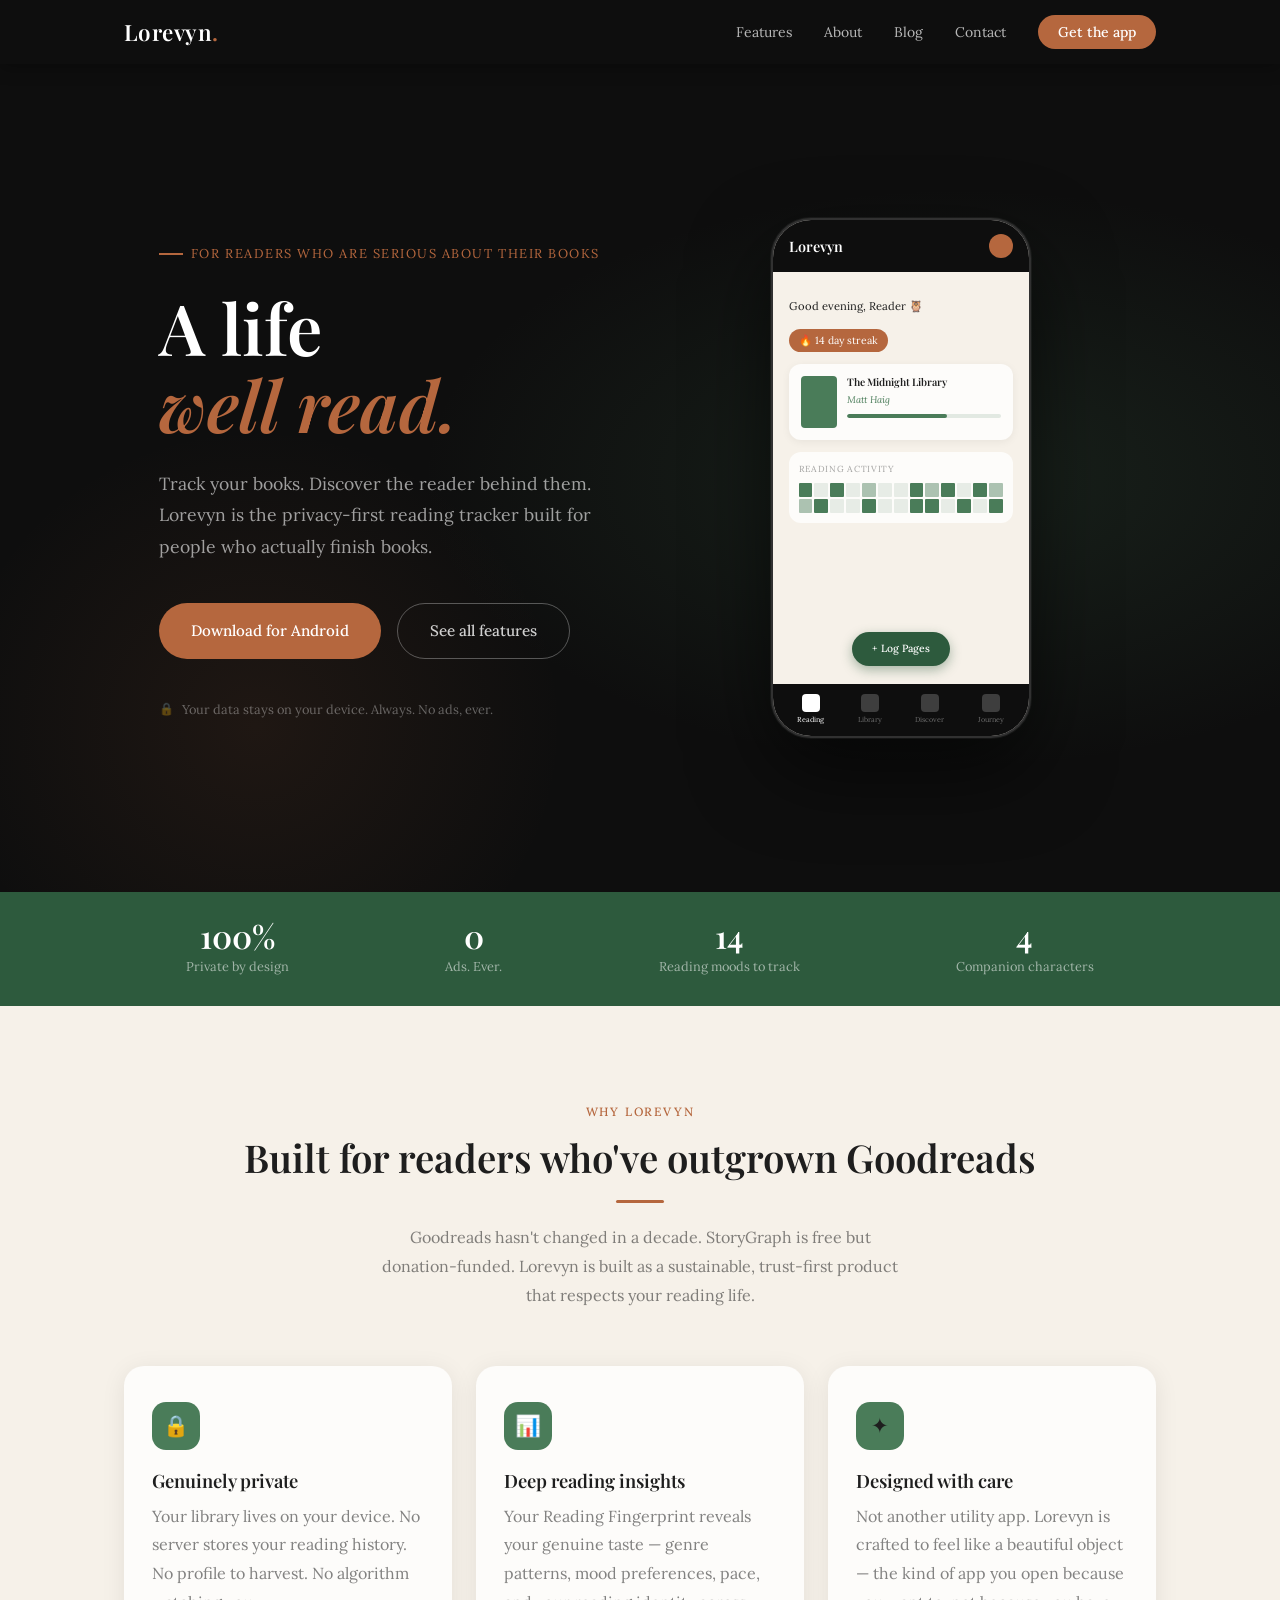
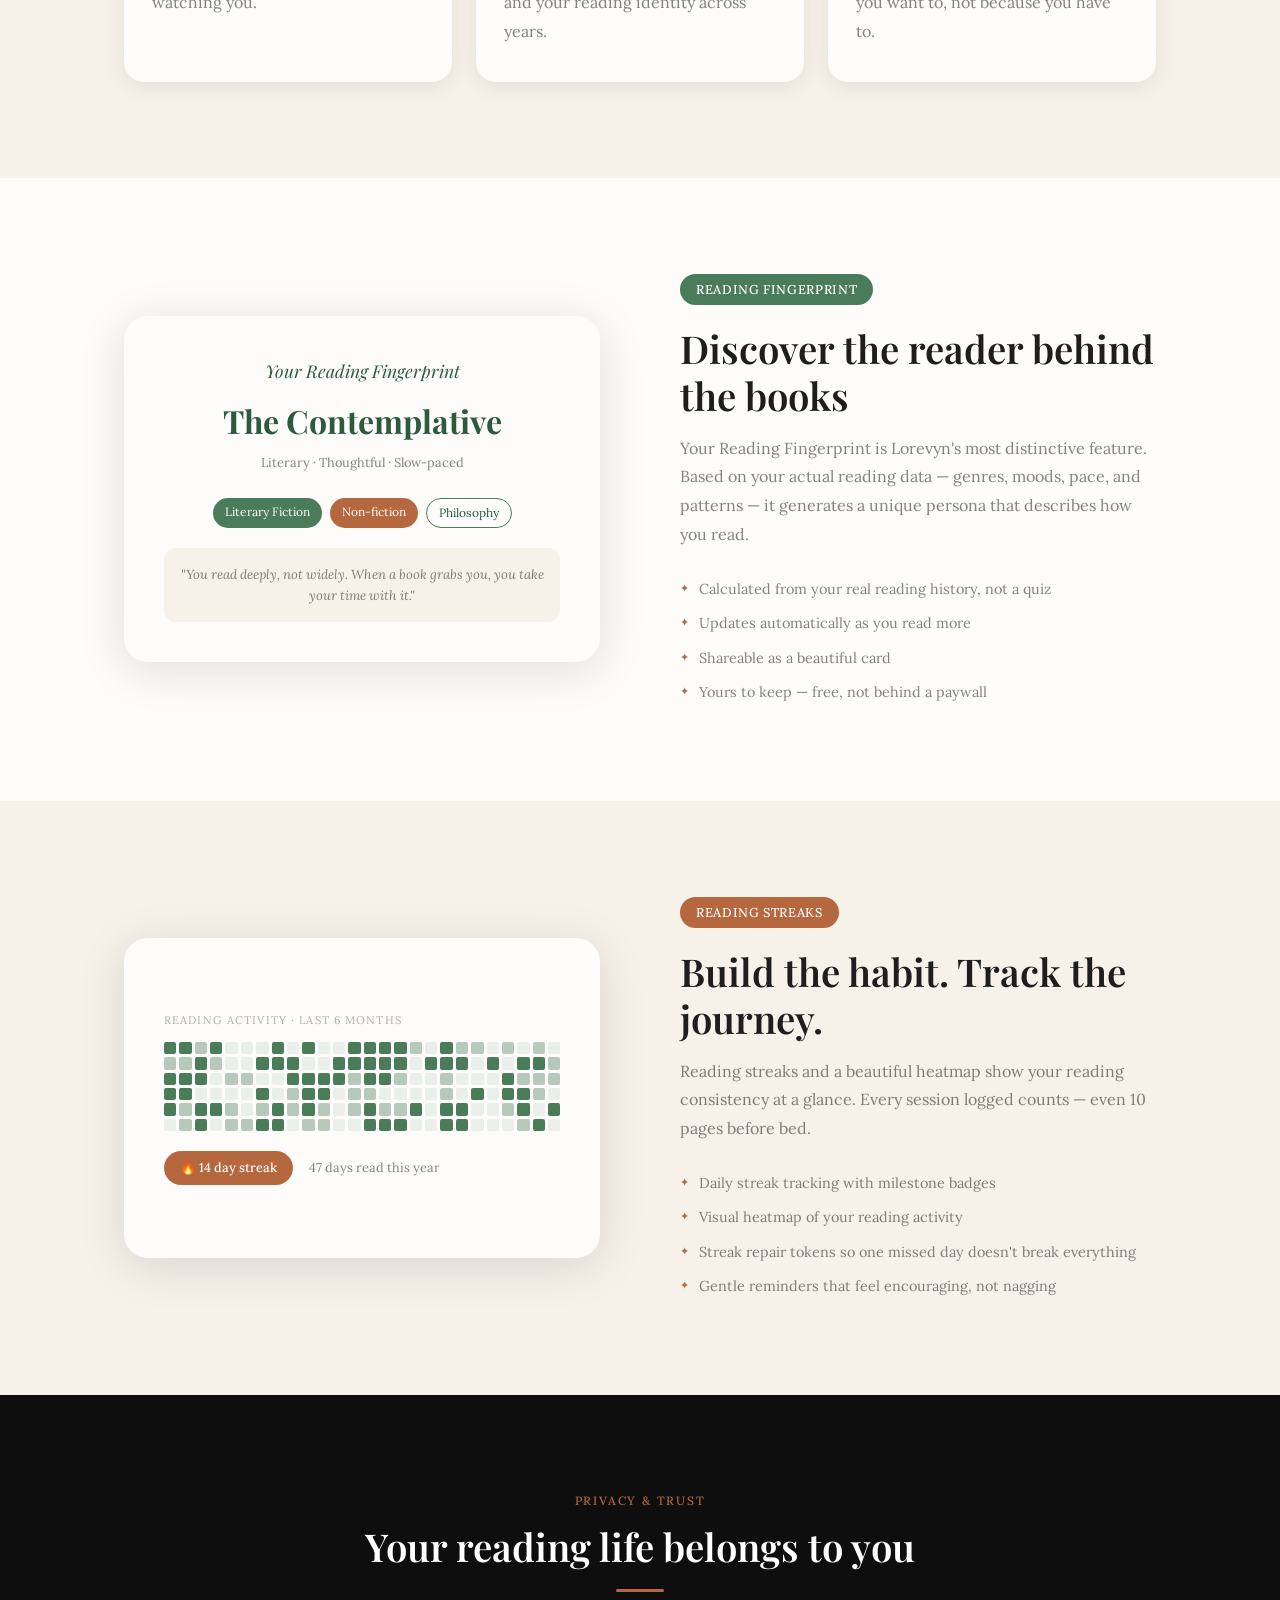
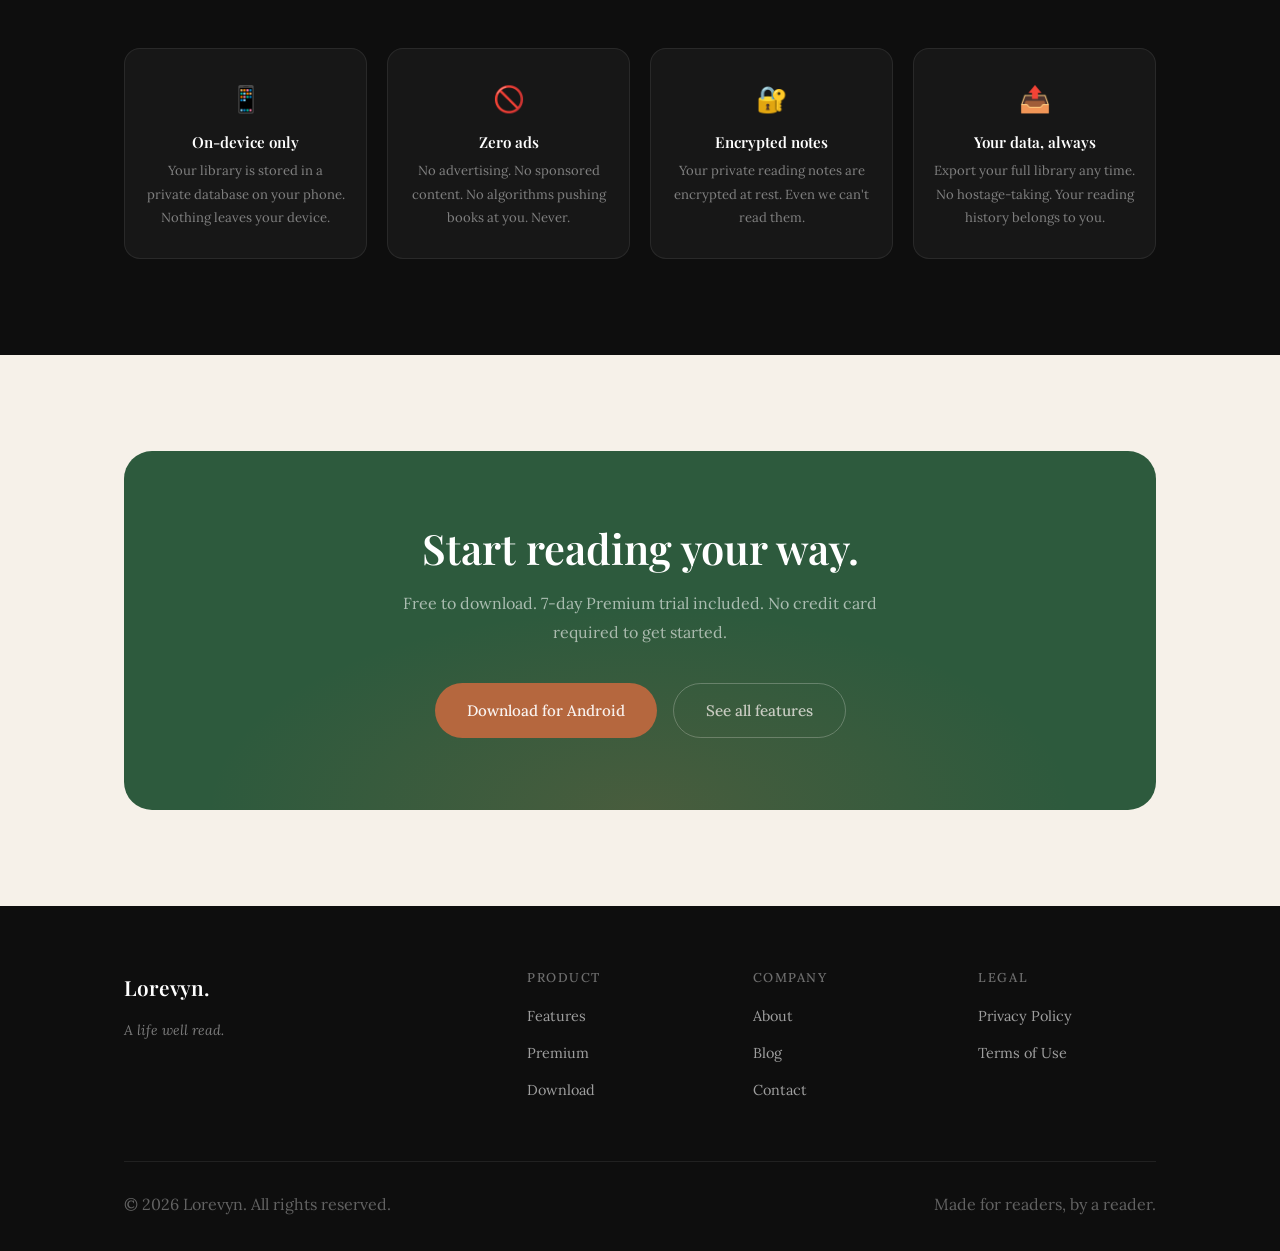
==== index.html @ 0acf7415 "Add files via upload" ====
<!DOCTYPE html>
<html lang="en">
<head>
  <meta charset="UTF-8">
  <meta name="viewport" content="width=device-width, initial-scale=1.0">
  <title>Lorevyn — A Life Well Read</title>
  <meta name="description" content="Track your books. Discover the reader behind them. Lorevyn is the privacy-first reading tracker for people who take their reading seriously.">
  <meta name="theme-color" content="#0E0E0E">
  <meta property="og:title" content="Lorevyn — A Life Well Read">
  <meta property="og:description" content="Track your books. Discover the reader behind them.">
  <meta property="og:url" content="https://lorevyn.app">
  <link rel="canonical" href="https://lorevyn.app">
  <link rel="stylesheet" href="style.css">
  <style>
    /* ── Hero ── */
    .hero {
      background: var(--black);
      min-height: 92vh;
      display: flex;
      align-items: center;
      position: relative;
      overflow: hidden;
    }
    .hero::before {
      content: '';
      position: absolute;
      inset: 0;
      background:
        radial-gradient(ellipse 60% 50% at 75% 50%, rgba(74,124,89,0.18) 0%, transparent 70%),
        radial-gradient(ellipse 40% 60% at 20% 80%, rgba(181,103,62,0.10) 0%, transparent 60%);
      pointer-events: none;
    }
    .hero__inner {
      max-width: 1080px;
      margin: 0 auto;
      padding: 80px 24px;
      display: grid;
      grid-template-columns: 1fr 1fr;
      gap: 80px;
      align-items: center;
    }
    .hero__eyebrow {
      display: inline-flex;
      align-items: center;
      gap: 8px;
      color: var(--terracotta);
      font-size: 0.8rem;
      letter-spacing: 0.12em;
      text-transform: uppercase;
      font-family: 'Lora', serif;
      margin-bottom: 24px;
    }
    .hero__eyebrow::before {
      content: '';
      width: 24px;
      height: 1.5px;
      background: var(--terracotta);
    }
    .hero h1 {
      color: #fff;
      font-size: clamp(2.8rem, 6vw, 4.4rem);
      margin-bottom: 24px;
      line-height: 1.1;
    }
    .hero h1 em {
      font-style: italic;
      color: var(--terracotta);
    }
    .hero__sub {
      color: rgba(255,255,255,0.60);
      font-size: 1.1rem;
      margin-bottom: 40px;
      max-width: 440px;
    }
    .hero__actions {
      display: flex;
      gap: 16px;
      flex-wrap: wrap;
    }
    .hero__trust {
      margin-top: 40px;
      display: flex;
      align-items: center;
      gap: 8px;
      color: rgba(255,255,255,0.35);
      font-size: 0.8rem;
    }
    .hero__trust::before {
      content: '🔒';
      font-size: 0.75rem;
    }
    /* Phone mockup */
    .hero__visual {
      display: flex;
      justify-content: center;
      align-items: center;
    }
    .phone-mockup {
      width: 260px;
      height: 520px;
      background: #1A1A1A;
      border-radius: 40px;
      border: 2px solid rgba(255,255,255,0.10);
      box-shadow:
        0 0 0 1px rgba(255,255,255,0.05),
        0 32px 80px rgba(0,0,0,0.60),
        inset 0 0 0 1px rgba(255,255,255,0.04);
      overflow: hidden;
      position: relative;
      animation: float 6s ease-in-out infinite;
    }
    @keyframes float {
      0%, 100% { transform: translateY(0); }
      50%       { transform: translateY(-12px); }
    }
    .phone-screen {
      background: #F6F1E9;
      height: 100%;
      padding: 20px 16px;
      display: flex;
      flex-direction: column;
      gap: 12px;
    }
    .phone-header {
      background: #0E0E0E;
      margin: -20px -16px 0;
      padding: 14px 16px;
      display: flex;
      justify-content: space-between;
      align-items: center;
    }
    .phone-header-title {
      font-family: 'Playfair Display', serif;
      color: #fff;
      font-size: 0.9rem;
      font-weight: 600;
    }
    .phone-avatar {
      width: 24px;
      height: 24px;
      border-radius: 50%;
      background: var(--terracotta);
    }
    .phone-greeting {
      font-family: 'Lora', serif;
      font-size: 0.7rem;
      color: #1E1E1E;
      margin-top: 12px;
    }
    .phone-streak {
      display: inline-flex;
      align-items: center;
      gap: 4px;
      background: var(--terracotta);
      color: #fff;
      border-radius: 999px;
      padding: 3px 10px;
      font-size: 0.65rem;
      font-family: 'Lora', serif;
      width: fit-content;
    }
    .phone-book-card {
      background: #FDFCFA;
      border-radius: 12px;
      padding: 12px;
      display: flex;
      gap: 10px;
      box-shadow: 0 2px 8px rgba(0,0,0,0.06);
    }
    .phone-cover {
      width: 36px;
      height: 52px;
      border-radius: 4px;
      background: var(--sage);
      flex-shrink: 0;
    }
    .phone-book-info { flex: 1; }
    .phone-book-title {
      font-family: 'Playfair Display', serif;
      font-size: 0.65rem;
      font-weight: 600;
      color: #1E1E1E;
      line-height: 1.3;
    }
    .phone-book-author {
      font-size: 0.6rem;
      color: var(--sage);
      font-style: italic;
      margin: 2px 0;
    }
    .phone-progress-bar {
      height: 4px;
      background: rgba(74,124,89,0.15);
      border-radius: 2px;
      margin-top: 6px;
      overflow: hidden;
    }
    .phone-progress-fill {
      height: 100%;
      background: var(--sage);
      border-radius: 2px;
      width: 65%;
    }
    .phone-heatmap {
      background: #FDFCFA;
      border-radius: 12px;
      padding: 10px;
    }
    .phone-heatmap-label {
      font-size: 0.55rem;
      letter-spacing: 0.08em;
      text-transform: uppercase;
      color: rgba(30,30,30,0.40);
      margin-bottom: 6px;
      font-family: 'Lora', serif;
    }
    .phone-heatmap-grid {
      display: grid;
      grid-template-columns: repeat(13, 1fr);
      gap: 2px;
    }
    .phone-heatmap-cell {
      aspect-ratio: 1;
      border-radius: 1px;
      background: rgba(74,124,89,0.12);
    }
    .phone-heatmap-cell.active { background: var(--sage); }
    .phone-heatmap-cell.mid { background: rgba(74,124,89,0.45); }
    .phone-fab {
      position: absolute;
      bottom: 70px;
      left: 50%;
      transform: translateX(-50%);
      background: var(--sage-dark);
      color: #fff;
      border-radius: 999px;
      padding: 8px 20px;
      font-size: 0.65rem;
      font-family: 'Lora', serif;
      font-weight: 500;
      box-shadow: 0 4px 12px rgba(45,90,61,0.40);
    }
    .phone-nav {
      position: absolute;
      bottom: 0;
      left: 0;
      right: 0;
      background: #0E0E0E;
      height: 52px;
      display: flex;
      justify-content: space-around;
      align-items: center;
      padding: 0 8px;
    }
    .phone-nav-item {
      display: flex;
      flex-direction: column;
      align-items: center;
      gap: 2px;
    }
    .phone-nav-icon {
      width: 18px;
      height: 18px;
      border-radius: 4px;
      background: rgba(255,255,255,0.20);
    }
    .phone-nav-icon.active { background: #fff; }
    .phone-nav-label {
      font-size: 0.45rem;
      color: rgba(255,255,255,0.40);
      font-family: 'Lora', serif;
    }
    .phone-nav-label.active { color: #fff; }

    /* ── Stats bar ── */
    .stats-bar {
      background: var(--sage-dark);
      padding: 28px 0;
    }
    .stats-bar__inner {
      max-width: 1080px;
      margin: 0 auto;
      padding: 0 24px;
      display: flex;
      justify-content: space-around;
      gap: 32px;
      flex-wrap: wrap;
    }
    .stat { text-align: center; }
    .stat__number {
      font-family: 'Playfair Display', serif;
      font-size: 2rem;
      font-weight: 600;
      color: #fff;
      line-height: 1;
    }
    .stat__label {
      font-size: 0.8rem;
      color: rgba(255,255,255,0.55);
      margin-top: 4px;
    }

    /* ── Why Lorevyn ── */
    .why-grid {
      display: grid;
      grid-template-columns: repeat(3, 1fr);
      gap: 24px;
    }
    .why-card {
      background: var(--cream-card);
      border-radius: 20px;
      padding: 36px 28px;
      box-shadow: var(--shadow);
      transition: transform 0.2s, box-shadow 0.2s;
    }
    .why-card:hover {
      transform: translateY(-4px);
      box-shadow: var(--shadow-lg);
    }
    .why-icon {
      width: 48px;
      height: 48px;
      border-radius: 14px;
      background: var(--sage);
      display: flex;
      align-items: center;
      justify-content: center;
      font-size: 1.3rem;
      margin-bottom: 20px;
    }
    .why-card h3 {
      font-size: 1.15rem;
      margin-bottom: 10px;
    }

    /* ── Feature highlight ── */
    .feature-row {
      display: grid;
      grid-template-columns: 1fr 1fr;
      gap: 80px;
      align-items: center;
    }
    .feature-row--reverse { direction: rtl; }
    .feature-row--reverse > * { direction: ltr; }
    .feature-visual {
      background: var(--cream-card);
      border-radius: 24px;
      padding: 40px;
      box-shadow: var(--shadow-lg);
      min-height: 320px;
      display: flex;
      align-items: center;
      justify-content: center;
    }
    .feature-content .pill { margin-bottom: 20px; }
    .feature-content h2 { margin-bottom: 16px; }
    .feature-content p  { margin-bottom: 28px; }
    .feature-list {
      list-style: none;
      display: flex;
      flex-direction: column;
      gap: 10px;
    }
    .feature-list li {
      display: flex;
      align-items: flex-start;
      gap: 10px;
      font-size: 0.9rem;
      color: var(--text-muted);
    }
    .feature-list li::before {
      content: '✦';
      color: var(--terracotta);
      flex-shrink: 0;
      margin-top: 2px;
      font-size: 0.7rem;
    }

    /* ── Trust section ── */
    .trust-grid {
      display: grid;
      grid-template-columns: repeat(4, 1fr);
      gap: 20px;
    }
    .trust-item {
      background: var(--cream-card);
      border-radius: 16px;
      padding: 28px 20px;
      text-align: center;
      box-shadow: var(--shadow);
    }
    .trust-item__icon {
      font-size: 1.6rem;
      margin-bottom: 12px;
    }
    .trust-item h3 {
      font-size: 0.95rem;
      margin-bottom: 8px;
    }
    .trust-item p { font-size: 0.82rem; }

    /* ── CTA banner ── */
    .cta-banner {
      background: var(--sage-dark);
      border-radius: 28px;
      padding: 72px 48px;
      text-align: center;
      position: relative;
      overflow: hidden;
    }
    .cta-banner::before {
      content: '';
      position: absolute;
      inset: 0;
      background: radial-gradient(ellipse 60% 80% at 50% 100%, rgba(181,103,62,0.20) 0%, transparent 70%);
      pointer-events: none;
    }
    .cta-banner h2 { color: #fff; margin-bottom: 16px; font-size: clamp(1.8rem, 4vw, 2.6rem); }
    .cta-banner p  { color: rgba(255,255,255,0.60); margin-bottom: 36px; max-width: 480px; margin-left: auto; margin-right: auto; }
    .cta-banner__actions { display: flex; gap: 16px; justify-content: center; flex-wrap: wrap; }

    /* Responsive */
    @media (max-width: 900px) {
      .hero__inner { grid-template-columns: 1fr; text-align: center; gap: 48px; }
      .hero__sub, .hero__trust { margin-left: auto; margin-right: auto; }
      .hero__actions { justify-content: center; }
      .hero__visual { order: -1; }
      .why-grid { grid-template-columns: 1fr; }
      .trust-grid { grid-template-columns: 1fr 1fr; }
      .feature-row { grid-template-columns: 1fr; gap: 40px; }
      .feature-row--reverse { direction: ltr; }
      .cta-banner { padding: 48px 24px; }
    }
    @media (max-width: 480px) {
      .trust-grid { grid-template-columns: 1fr; }
      .stats-bar__inner { gap: 24px; }
    }
  </style>
</head>
<body>

<!-- ── Navigation ─────────────────────────────────────────────────────────── -->
<nav class="nav" role="navigation" aria-label="Main navigation">
  <div class="nav__inner">
    <a href="index.html" class="nav__wordmark">Lorevyn<span>.</span></a>
    <ul class="nav__links" id="navLinks">
      <li><a href="features.html">Features</a></li>
      <li><a href="about.html">About</a></li>
      <li><a href="blog.html">Blog</a></li>
      <li><a href="contact.html">Contact</a></li>
      <li><a href="#" class="nav__cta">Get the app</a></li>
    </ul>
    <button class="nav__hamburger" id="hamburger" aria-label="Toggle menu" aria-expanded="false">
      <span></span><span></span><span></span>
    </button>
  </div>
</nav>

<!-- ── Hero ───────────────────────────────────────────────────────────────── -->
<section class="hero" aria-label="Hero">
  <div class="hero__inner">
    <div class="hero__text">
      <div class="hero__eyebrow fade-up">For readers who are serious about their books</div>
      <h1 class="fade-up fade-up--delay-1">A life<br><em>well read.</em></h1>
      <p class="hero__sub fade-up fade-up--delay-2">
        Track your books. Discover the reader behind them. Lorevyn is the privacy-first reading tracker built for people who actually finish books.
      </p>
      <div class="hero__actions fade-up fade-up--delay-3">
        <a href="#" class="btn btn--primary">Download for Android</a>
        <a href="features.html" class="btn btn--ghost">See all features</a>
      </div>
      <div class="hero__trust fade-up fade-up--delay-4">
        Your data stays on your device. Always. No ads, ever.
      </div>
    </div>
    <div class="hero__visual fade-up fade-up--delay-2">
      <div class="phone-mockup">
        <div class="phone-screen">
          <div class="phone-header">
            <span class="phone-header-title">Lorevyn</span>
            <div class="phone-avatar"></div>
          </div>
          <p class="phone-greeting">Good evening, Reader 🦉</p>
          <div class="phone-streak">🔥 14 day streak</div>
          <div class="phone-book-card">
            <div class="phone-cover"></div>
            <div class="phone-book-info">
              <div class="phone-book-title">The Midnight Library</div>
              <div class="phone-book-author">Matt Haig</div>
              <div class="phone-progress-bar">
                <div class="phone-progress-fill"></div>
              </div>
            </div>
          </div>
          <div class="phone-heatmap">
            <div class="phone-heatmap-label">Reading Activity</div>
            <div class="phone-heatmap-grid" id="heatmap"></div>
          </div>
        </div>
        <div class="phone-fab">+ Log Pages</div>
        <div class="phone-nav">
          <div class="phone-nav-item">
            <div class="phone-nav-icon active"></div>
            <div class="phone-nav-label active">Reading</div>
          </div>
          <div class="phone-nav-item">
            <div class="phone-nav-icon"></div>
            <div class="phone-nav-label">Library</div>
          </div>
          <div class="phone-nav-item">
            <div class="phone-nav-icon"></div>
            <div class="phone-nav-label">Discover</div>
          </div>
          <div class="phone-nav-item">
            <div class="phone-nav-icon"></div>
            <div class="phone-nav-label">Journey</div>
          </div>
        </div>
      </div>
    </div>
  </div>
</section>

<!-- ── Stats bar ───────────────────────────────────────────────────────────── -->
<div class="stats-bar">
  <div class="stats-bar__inner">
    <div class="stat">
      <div class="stat__number">100%</div>
      <div class="stat__label">Private by design</div>
    </div>
    <div class="stat">
      <div class="stat__number">0</div>
      <div class="stat__label">Ads. Ever.</div>
    </div>
    <div class="stat">
      <div class="stat__number">14</div>
      <div class="stat__label">Reading moods to track</div>
    </div>
    <div class="stat">
      <div class="stat__number">4</div>
      <div class="stat__label">Companion characters</div>
    </div>
  </div>
</div>

<!-- ── Why Lorevyn ─────────────────────────────────────────────────────────── -->
<section class="section" aria-label="Why Lorevyn">
  <div class="container">
    <div class="section-header section-header--center">
      <div class="section-label">Why Lorevyn</div>
      <h2>Built for readers who've outgrown Goodreads</h2>
      <div class="divider divider--center"></div>
      <p style="max-width:520px; margin: 0 auto;">Goodreads hasn't changed in a decade. StoryGraph is free but donation-funded. Lorevyn is built as a sustainable, trust-first product that respects your reading life.</p>
    </div>
    <div class="why-grid">
      <div class="why-card">
        <div class="why-icon">🔒</div>
        <h3>Genuinely private</h3>
        <p>Your library lives on your device. No server stores your reading history. No profile to harvest. No algorithm watching you.</p>
      </div>
      <div class="why-card">
        <div class="why-icon">📊</div>
        <h3>Deep reading insights</h3>
        <p>Your Reading Fingerprint reveals your genuine taste — genre patterns, mood preferences, pace, and your reading identity across years.</p>
      </div>
      <div class="why-card">
        <div class="why-icon">✦</div>
        <h3>Designed with care</h3>
        <p>Not another utility app. Lorevyn is crafted to feel like a beautiful object — the kind of app you open because you want to, not because you have to.</p>
      </div>
    </div>
  </div>
</section>

<!-- ── Feature: Reading Fingerprint ──────────────────────────────────────── -->
<section class="section" style="background: var(--cream-card);" aria-label="Reading Fingerprint feature">
  <div class="container">
    <div class="feature-row">
      <div class="feature-visual">
        <div style="text-align:center;">
          <div style="font-family:'Playfair Display',serif; font-size:1.1rem; color:var(--sage-dark); margin-bottom:8px; font-style:italic;">Your Reading Fingerprint</div>
          <div style="font-family:'Playfair Display',serif; font-size:2rem; font-weight:700; color:var(--sage-dark); margin-bottom:4px;">The Contemplative</div>
          <div style="font-size:0.8rem; color:var(--text-muted); margin-bottom:24px;">Literary · Thoughtful · Slow-paced</div>
          <div style="display:flex; gap:8px; justify-content:center; flex-wrap:wrap; margin-bottom:20px;">
            <span style="background:var(--sage); color:#fff; padding:4px 12px; border-radius:999px; font-size:0.75rem;">Literary Fiction</span>
            <span style="background:var(--terracotta); color:#fff; padding:4px 12px; border-radius:999px; font-size:0.75rem;">Non-fiction</span>
            <span style="border:1.5px solid var(--sage); color:var(--sage-dark); padding:4px 12px; border-radius:999px; font-size:0.75rem;">Philosophy</span>
          </div>
          <div style="background:var(--cream); border-radius:12px; padding:16px; font-size:0.82rem; color:var(--text-muted); font-style:italic; line-height:1.6;">
            "You read deeply, not widely. When a book grabs you, you take your time with it."
          </div>
        </div>
      </div>
      <div class="feature-content">
        <span class="pill pill--sage">Reading Fingerprint</span>
        <h2>Discover the reader behind the books</h2>
        <p>Your Reading Fingerprint is Lorevyn's most distinctive feature. Based on your actual reading data — genres, moods, pace, and patterns — it generates a unique persona that describes how you read.</p>
        <ul class="feature-list">
          <li>Calculated from your real reading history, not a quiz</li>
          <li>Updates automatically as you read more</li>
          <li>Shareable as a beautiful card</li>
          <li>Yours to keep — free, not behind a paywall</li>
        </ul>
      </div>
    </div>
  </div>
</section>

<!-- ── Feature: Streak & Heatmap ─────────────────────────────────────────── -->
<section class="section" aria-label="Streak feature">
  <div class="container">
    <div class="feature-row feature-row--reverse">
      <div class="feature-content">
        <span class="pill pill--terracotta">Reading Streaks</span>
        <h2>Build the habit. Track the journey.</h2>
        <p>Reading streaks and a beautiful heatmap show your reading consistency at a glance. Every session logged counts — even 10 pages before bed.</p>
        <ul class="feature-list">
          <li>Daily streak tracking with milestone badges</li>
          <li>Visual heatmap of your reading activity</li>
          <li>Streak repair tokens so one missed day doesn't break everything</li>
          <li>Gentle reminders that feel encouraging, not nagging</li>
        </ul>
      </div>
      <div class="feature-visual">
        <div style="width:100%;">
          <div style="font-size:0.7rem; letter-spacing:0.1em; text-transform:uppercase; color:var(--text-faint); margin-bottom:12px; font-family:'Lora',serif;">Reading Activity · Last 6 months</div>
          <div id="featureHeatmap" style="display:grid; grid-template-columns:repeat(26,1fr); gap:3px;"></div>
          <div style="display:flex; align-items:center; gap:16px; margin-top:20px;">
            <div style="background:var(--terracotta); color:#fff; border-radius:999px; padding:6px 16px; font-size:0.8rem; font-family:'Lora',serif; font-weight:500;">🔥 14 day streak</div>
            <div style="font-size:0.8rem; color:var(--text-muted);">47 days read this year</div>
          </div>
        </div>
      </div>
    </div>
  </div>
</section>

<!-- ── Trust ───────────────────────────────────────────────────────────────── -->
<section class="section" style="background: var(--black);" aria-label="Trust features">
  <div class="container">
    <div class="section-header section-header--center">
      <div class="section-label" style="color:var(--terracotta);">Privacy & Trust</div>
      <h2 style="color:#fff;">Your reading life belongs to you</h2>
      <div class="divider divider--center"></div>
    </div>
    <div class="trust-grid">
      <div class="trust-item" style="background:rgba(255,255,255,0.04); box-shadow:none; border:1px solid rgba(255,255,255,0.08);">
        <div class="trust-item__icon">📱</div>
        <h3 style="color:#fff;">On-device only</h3>
        <p style="color:rgba(255,255,255,0.45);">Your library is stored in a private database on your phone. Nothing leaves your device.</p>
      </div>
      <div class="trust-item" style="background:rgba(255,255,255,0.04); box-shadow:none; border:1px solid rgba(255,255,255,0.08);">
        <div class="trust-item__icon">🚫</div>
        <h3 style="color:#fff;">Zero ads</h3>
        <p style="color:rgba(255,255,255,0.45);">No advertising. No sponsored content. No algorithms pushing books at you. Never.</p>
      </div>
      <div class="trust-item" style="background:rgba(255,255,255,0.04); box-shadow:none; border:1px solid rgba(255,255,255,0.08);">
        <div class="trust-item__icon">🔐</div>
        <h3 style="color:#fff;">Encrypted notes</h3>
        <p style="color:rgba(255,255,255,0.45);">Your private reading notes are encrypted at rest. Even we can't read them.</p>
      </div>
      <div class="trust-item" style="background:rgba(255,255,255,0.04); box-shadow:none; border:1px solid rgba(255,255,255,0.08);">
        <div class="trust-item__icon">📤</div>
        <h3 style="color:#fff;">Your data, always</h3>
        <p style="color:rgba(255,255,255,0.45);">Export your full library any time. No hostage-taking. Your reading history belongs to you.</p>
      </div>
    </div>
  </div>
</section>

<!-- ── CTA ─────────────────────────────────────────────────────────────────── -->
<section class="section" aria-label="Call to action">
  <div class="container">
    <div class="cta-banner">
      <h2>Start reading your way.</h2>
      <p>Free to download. 7-day Premium trial included. No credit card required to get started.</p>
      <div class="cta-banner__actions">
        <a href="#" class="btn btn--primary">Download for Android</a>
        <a href="features.html" class="btn btn--ghost" style="border-color:rgba(255,255,255,0.25); color:rgba(255,255,255,0.75);">See all features</a>
      </div>
    </div>
  </div>
</section>

<!-- ── Footer ─────────────────────────────────────────────────────────────── -->
<footer class="footer">
  <div class="container">
    <div class="footer__grid">
      <div>
        <div class="footer__brand">Lorevyn.</div>
        <p class="footer__tagline">A life well read.</p>
      </div>
      <div class="footer__col">
        <h4>Product</h4>
        <ul>
          <li><a href="features.html">Features</a></li>
          <li><a href="features.html#premium">Premium</a></li>
          <li><a href="#" >Download</a></li>
        </ul>
      </div>
      <div class="footer__col">
        <h4>Company</h4>
        <ul>
          <li><a href="about.html">About</a></li>
          <li><a href="blog.html">Blog</a></li>
          <li><a href="contact.html">Contact</a></li>
        </ul>
      </div>
      <div class="footer__col">
        <h4>Legal</h4>
        <ul>
          <li><a href="privacy.html">Privacy Policy</a></li>
          <li><a href="privacy.html#terms">Terms of Use</a></li>
        </ul>
      </div>
    </div>
    <div class="footer__bottom">
      <p>© 2026 Lorevyn. All rights reserved.</p>
      <p>Made for readers, by a reader.</p>
    </div>
  </div>
</footer>

<script>
  // Nav hamburger
  const hamburger = document.getElementById('hamburger');
  const navLinks  = document.getElementById('navLinks');
  hamburger.addEventListener('click', () => {
    const open = navLinks.classList.toggle('open');
    hamburger.setAttribute('aria-expanded', open);
  });

  // Phone heatmap
  const heatmap = document.getElementById('heatmap');
  const cells = 26;
  for (let i = 0; i < cells; i++) {
    const cell = document.createElement('div');
    cell.className = 'phone-heatmap-cell';
    const r = Math.random();
    if (r > 0.65) cell.classList.add('active');
    else if (r > 0.40) cell.classList.add('mid');
    heatmap.appendChild(cell);
  }

  // Feature heatmap
  const fh = document.getElementById('featureHeatmap');
  for (let i = 0; i < 156; i++) {
    const cell = document.createElement('div');
    const r = Math.random();
    const bg = r > 0.60 ? 'var(--sage)' : r > 0.40 ? 'rgba(74,124,89,0.40)' : 'rgba(74,124,89,0.10)';
    cell.style.cssText = `aspect-ratio:1; border-radius:2px; background:${bg};`;
    fh.appendChild(cell);
  }
</script>

</body>
</html>
---- style.css ----
/* ─────────────────────────────────────────────────────────────────────────────
   Lorevyn — style.css
   Shared styles for all pages. GitHub Pages compatible.
   Design system matches app exactly: cream / luxury black / sage / terracotta.
───────────────────────────────────────────────────────────────────────────── */

@import url('https://fonts.googleapis.com/css2?family=Playfair+Display:ital,wght@0,400;0,500;0,600;0,700;1,400;1,500&family=Lora:ital,wght@0,400;0,500;1,400&display=swap');

/* ── Variables ─────────────────────────────────────────────────────────────── */
:root {
  --cream:        #F6F1E9;
  --cream-card:   #FDFCFA;
  --black:        #0E0E0E;
  --sage-dark:    #2D5A3D;
  --sage:         #4A7C59;
  --sage-light:   #6A9E78;
  --terracotta:   #B5673E;
  --text:         #1E1E1E;
  --text-muted:   rgba(30,30,30,0.55);
  --text-faint:   rgba(30,30,30,0.35);
  --border:       rgba(30,30,30,0.10);
  --shadow:       0 4px 24px rgba(14,14,14,0.08);
  --shadow-lg:    0 8px 48px rgba(14,14,14,0.12);
}

/* ── Reset ─────────────────────────────────────────────────────────────────── */
*, *::before, *::after { box-sizing: border-box; margin: 0; padding: 0; }
html { scroll-behavior: smooth; -webkit-font-smoothing: antialiased; }
body {
  font-family: 'Lora', Georgia, serif;
  background: var(--cream);
  color: var(--text);
  line-height: 1.7;
  min-height: 100vh;
}
img { max-width: 100%; display: block; }
a { color: inherit; text-decoration: none; }

/* ── Typography ────────────────────────────────────────────────────────────── */
h1, h2, h3, h4, h5 {
  font-family: 'Playfair Display', Georgia, serif;
  font-weight: 600;
  line-height: 1.2;
  color: var(--text);
}
h1 { font-size: clamp(2.2rem, 5vw, 3.8rem); }
h2 { font-size: clamp(1.6rem, 3.5vw, 2.4rem); }
h3 { font-size: clamp(1.2rem, 2.5vw, 1.6rem); }
p  { font-size: 1rem; color: var(--text-muted); line-height: 1.8; }

/* ── Layout ────────────────────────────────────────────────────────────────── */
.container {
  max-width: 1080px;
  margin: 0 auto;
  padding: 0 24px;
}
.container--narrow {
  max-width: 720px;
  margin: 0 auto;
  padding: 0 24px;
}
.section {
  padding: 96px 0;
}
.section--sm {
  padding: 64px 0;
}

/* ── Navigation ────────────────────────────────────────────────────────────── */
.nav {
  background: var(--black);
  position: sticky;
  top: 0;
  z-index: 100;
  box-shadow: 0 4px 16px rgba(0,0,0,0.28);
}
.nav__inner {
  max-width: 1080px;
  margin: 0 auto;
  padding: 0 24px;
  height: 64px;
  display: flex;
  align-items: center;
  justify-content: space-between;
}
.nav__wordmark {
  font-family: 'Playfair Display', serif;
  font-size: 1.4rem;
  font-weight: 600;
  color: #fff;
  letter-spacing: 0.02em;
}
.nav__wordmark span {
  color: var(--terracotta);
}
.nav__links {
  display: flex;
  align-items: center;
  gap: 32px;
  list-style: none;
}
.nav__links a {
  color: rgba(255,255,255,0.70);
  font-family: 'Lora', serif;
  font-size: 0.875rem;
  transition: color 0.2s;
}
.nav__links a:hover,
.nav__links a.active { color: #fff; }
.nav__cta {
  background: var(--terracotta);
  color: #fff !important;
  padding: 8px 20px;
  border-radius: 999px;
  font-size: 0.875rem;
  font-weight: 500;
  transition: opacity 0.2s;
}
.nav__cta:hover { opacity: 0.88; }
.nav__hamburger {
  display: none;
  flex-direction: column;
  gap: 5px;
  cursor: pointer;
  padding: 4px;
  background: none;
  border: none;
}
.nav__hamburger span {
  width: 24px;
  height: 2px;
  background: #fff;
  border-radius: 2px;
  transition: all 0.3s;
}

/* ── Buttons ───────────────────────────────────────────────────────────────── */
.btn {
  display: inline-flex;
  align-items: center;
  justify-content: center;
  gap: 8px;
  padding: 14px 32px;
  border-radius: 999px;
  font-family: 'Lora', serif;
  font-size: 0.95rem;
  font-weight: 500;
  cursor: pointer;
  border: none;
  transition: all 0.2s;
  text-decoration: none;
}
.btn--primary {
  background: var(--terracotta);
  color: #fff;
}
.btn--primary:hover { background: #a05535; transform: translateY(-1px); box-shadow: 0 6px 20px rgba(181,103,62,0.35); }
.btn--sage {
  background: var(--sage);
  color: #fff;
}
.btn--sage:hover { background: var(--sage-dark); transform: translateY(-1px); }
.btn--outline {
  background: transparent;
  color: var(--sage-dark);
  border: 2px solid var(--sage);
}
.btn--outline:hover { background: var(--sage); color: #fff; }
.btn--ghost {
  background: transparent;
  color: rgba(255,255,255,0.80);
  border: 1.5px solid rgba(255,255,255,0.30);
}
.btn--ghost:hover { background: rgba(255,255,255,0.10); color: #fff; }

/* ── Cards ─────────────────────────────────────────────────────────────────── */
.card {
  background: var(--cream-card);
  border-radius: 20px;
  padding: 32px;
  box-shadow: var(--shadow);
}

/* ── Pill / Badge ──────────────────────────────────────────────────────────── */
.pill {
  display: inline-block;
  padding: 5px 16px;
  border-radius: 999px;
  font-size: 0.8rem;
  font-weight: 500;
  letter-spacing: 0.05em;
  text-transform: uppercase;
}
.pill--sage { background: var(--sage); color: #fff; }
.pill--terracotta { background: var(--terracotta); color: #fff; }
.pill--outline-sage { border: 1.5px solid var(--sage); color: var(--sage-dark); }

/* ── Divider ───────────────────────────────────────────────────────────────── */
.divider {
  width: 48px;
  height: 3px;
  background: var(--terracotta);
  border-radius: 2px;
  margin: 20px 0;
}
.divider--center { margin: 20px auto; }

/* ── Section headers ───────────────────────────────────────────────────────── */
.section-header {
  margin-bottom: 56px;
}
.section-header--center {
  text-align: center;
}
.section-header--center .divider { margin: 20px auto; }
.section-label {
  font-family: 'Lora', serif;
  font-size: 0.75rem;
  font-weight: 500;
  letter-spacing: 0.15em;
  text-transform: uppercase;
  color: var(--terracotta);
  margin-bottom: 12px;
}

/* ── Footer ────────────────────────────────────────────────────────────────── */
.footer {
  background: var(--black);
  color: rgba(255,255,255,0.60);
  padding: 64px 0 32px;
}
.footer__grid {
  display: grid;
  grid-template-columns: 2fr 1fr 1fr 1fr;
  gap: 48px;
  margin-bottom: 48px;
}
.footer__brand {
  font-family: 'Playfair Display', serif;
  font-size: 1.3rem;
  color: #fff;
  font-weight: 600;
  margin-bottom: 12px;
}
.footer__tagline {
  font-size: 0.875rem;
  color: rgba(255,255,255,0.45);
  font-style: italic;
  margin-bottom: 0;
}
.footer__col h4 {
  font-family: 'Lora', serif;
  font-size: 0.8rem;
  font-weight: 500;
  letter-spacing: 0.12em;
  text-transform: uppercase;
  color: rgba(255,255,255,0.40);
  margin-bottom: 16px;
}
.footer__col ul { list-style: none; }
.footer__col ul li { margin-bottom: 10px; }
.footer__col ul a {
  color: rgba(255,255,255,0.60);
  font-size: 0.9rem;
  transition: color 0.2s;
}
.footer__col ul a:hover { color: #fff; }
.footer__bottom {
  border-top: 1px solid rgba(255,255,255,0.08);
  padding-top: 28px;
  display: flex;
  justify-content: space-between;
  align-items: center;
  font-size: 0.8rem;
}
.footer__bottom p { color: rgba(255,255,255,0.35); margin: 0; }

/* ── Page hero (inner pages) ───────────────────────────────────────────────── */
.page-hero {
  background: var(--black);
  padding: 80px 0 72px;
  text-align: center;
}
.page-hero h1 {
  color: #fff;
  margin-bottom: 16px;
}
.page-hero p {
  color: rgba(255,255,255,0.60);
  font-size: 1.05rem;
  max-width: 560px;
  margin: 0 auto;
}

/* ── Prose (privacy, about long-form) ─────────────────────────────────────── */
.prose h2 {
  font-size: 1.4rem;
  margin-top: 48px;
  margin-bottom: 16px;
  color: var(--sage-dark);
}
.prose h3 {
  font-size: 1.1rem;
  margin-top: 32px;
  margin-bottom: 12px;
}
.prose p {
  margin-bottom: 20px;
  color: var(--text-muted);
}
.prose ul, .prose ol {
  margin: 16px 0 20px 24px;
  color: var(--text-muted);
}
.prose li { margin-bottom: 8px; line-height: 1.7; }
.prose strong { color: var(--text); font-weight: 600; }
.prose a { color: var(--sage-dark); text-decoration: underline; text-underline-offset: 3px; }
.prose .effective-date {
  display: inline-block;
  background: var(--sage);
  color: #fff;
  padding: 4px 14px;
  border-radius: 999px;
  font-size: 0.8rem;
  margin-bottom: 32px;
}

/* ── Animations ────────────────────────────────────────────────────────────── */
@keyframes fadeUp {
  from { opacity: 0; transform: translateY(24px); }
  to   { opacity: 1; transform: translateY(0); }
}
.fade-up {
  animation: fadeUp 0.7s ease both;
}
.fade-up--delay-1 { animation-delay: 0.1s; }
.fade-up--delay-2 { animation-delay: 0.2s; }
.fade-up--delay-3 { animation-delay: 0.3s; }
.fade-up--delay-4 { animation-delay: 0.4s; }

/* ── Responsive ────────────────────────────────────────────────────────────── */
@media (max-width: 768px) {
  .nav__links { display: none; }
  .nav__links.open {
    display: flex;
    flex-direction: column;
    position: absolute;
    top: 64px;
    left: 0;
    right: 0;
    background: var(--black);
    padding: 24px;
    gap: 20px;
    border-top: 1px solid rgba(255,255,255,0.08);
  }
  .nav__hamburger { display: flex; }
  .nav { position: relative; }
  .footer__grid { grid-template-columns: 1fr 1fr; gap: 32px; }
  .section { padding: 64px 0; }
}
@media (max-width: 480px) {
  .footer__grid { grid-template-columns: 1fr; }
  .footer__bottom { flex-direction: column; gap: 8px; text-align: center; }
}
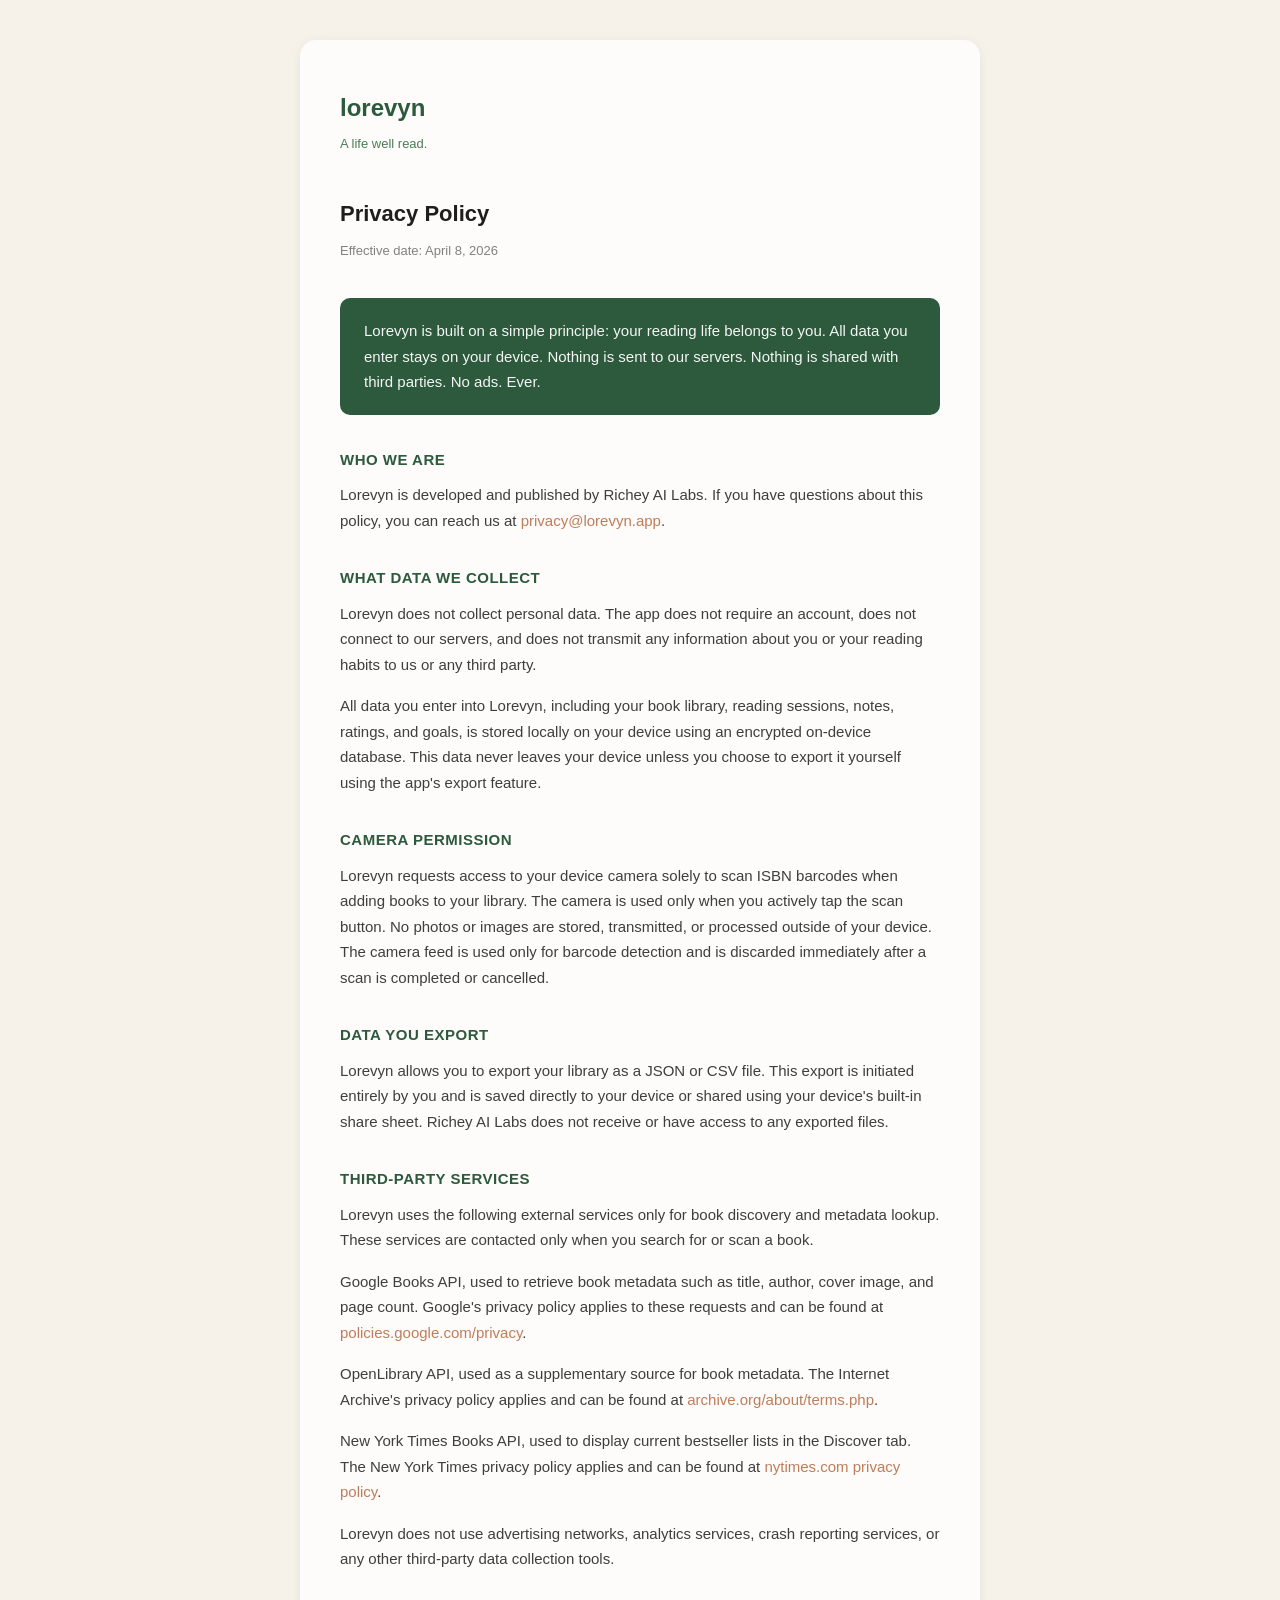
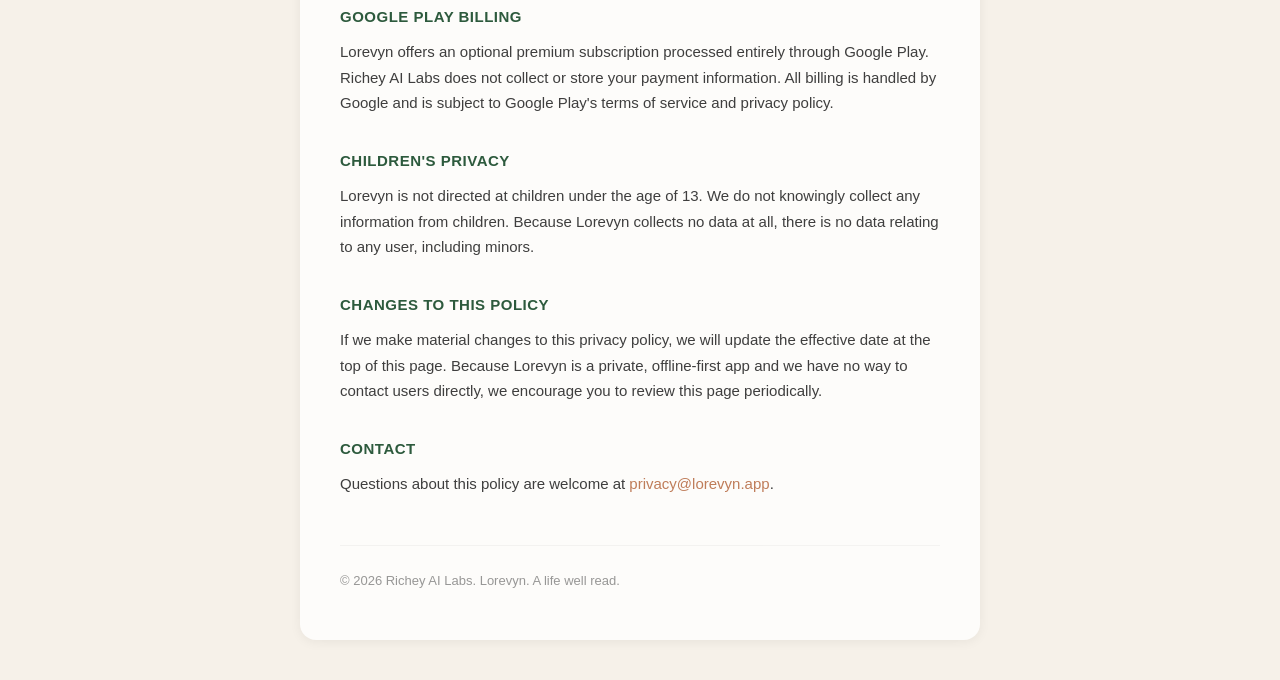
==== commit 4560b813: "Add files via upload" ====
--- a/index.html
+++ b/index.html
@@ -3,755 +3,137 @@
 <head>
   <meta charset="UTF-8">
   <meta name="viewport" content="width=device-width, initial-scale=1.0">
-  <title>Lorevyn — A Life Well Read</title>
-  <meta name="description" content="Track your books. Discover the reader behind them. Lorevyn is the privacy-first reading tracker for people who take their reading seriously.">
-  <meta name="theme-color" content="#0E0E0E">
-  <meta property="og:title" content="Lorevyn — A Life Well Read">
-  <meta property="og:description" content="Track your books. Discover the reader behind them.">
-  <meta property="og:url" content="https://lorevyn.app">
-  <link rel="canonical" href="https://lorevyn.app">
-  <link rel="stylesheet" href="style.css">
+  <title>Lorevyn Privacy Policy</title>
   <style>
-    /* ── Hero ── */
-    .hero {
-      background: var(--black);
-      min-height: 92vh;
-      display: flex;
-      align-items: center;
-      position: relative;
-      overflow: hidden;
+    * { box-sizing: border-box; margin: 0; padding: 0; }
+    body {
+      font-family: -apple-system, BlinkMacSystemFont, "Segoe UI", Roboto, sans-serif;
+      background: #F6F1E9;
+      color: #1E1E1E;
+      line-height: 1.7;
+      padding: 40px 20px;
     }
-    .hero::before {
-      content: '';
-      position: absolute;
-      inset: 0;
-      background:
-        radial-gradient(ellipse 60% 50% at 75% 50%, rgba(74,124,89,0.18) 0%, transparent 70%),
-        radial-gradient(ellipse 40% 60% at 20% 80%, rgba(181,103,62,0.10) 0%, transparent 60%);
-      pointer-events: none;
+    .container {
+      max-width: 680px;
+      margin: 0 auto;
+      background: #FDFCFA;
+      border-radius: 16px;
+      padding: 48px 40px;
+      box-shadow: 0 2px 12px rgba(0,0,0,0.06);
     }
-    .hero__inner {
-      max-width: 1080px;
-      margin: 0 auto;
-      padding: 80px 24px;
-      display: grid;
-      grid-template-columns: 1fr 1fr;
-      gap: 80px;
-      align-items: center;
+    .wordmark {
+      font-size: 24px;
+      font-weight: 700;
+      color: #2D5A3D;
+      margin-bottom: 4px;
     }
-    .hero__eyebrow {
-      display: inline-flex;
-      align-items: center;
-      gap: 8px;
-      color: var(--terracotta);
-      font-size: 0.8rem;
-      letter-spacing: 0.12em;
-      text-transform: uppercase;
-      font-family: 'Lora', serif;
-      margin-bottom: 24px;
+    .tagline {
+      font-size: 13px;
+      color: #4A7C59;
+      margin-bottom: 40px;
     }
-    .hero__eyebrow::before {
-      content: '';
-      width: 24px;
-      height: 1.5px;
-      background: var(--terracotta);
-    }
-    .hero h1 {
-      color: #fff;
-      font-size: clamp(2.8rem, 6vw, 4.4rem);
-      margin-bottom: 24px;
-      line-height: 1.1;
-    }
-    .hero h1 em {
-      font-style: italic;
-      color: var(--terracotta);
-    }
-    .hero__sub {
-      color: rgba(255,255,255,0.60);
-      font-size: 1.1rem;
-      margin-bottom: 40px;
-      max-width: 440px;
-    }
-    .hero__actions {
-      display: flex;
-      gap: 16px;
-      flex-wrap: wrap;
-    }
-    .hero__trust {
-      margin-top: 40px;
-      display: flex;
-      align-items: center;
-      gap: 8px;
-      color: rgba(255,255,255,0.35);
-      font-size: 0.8rem;
-    }
-    .hero__trust::before {
-      content: '🔒';
-      font-size: 0.75rem;
-    }
-    /* Phone mockup */
-    .hero__visual {
-      display: flex;
-      justify-content: center;
-      align-items: center;
-    }
-    .phone-mockup {
-      width: 260px;
-      height: 520px;
-      background: #1A1A1A;
-      border-radius: 40px;
-      border: 2px solid rgba(255,255,255,0.10);
-      box-shadow:
-        0 0 0 1px rgba(255,255,255,0.05),
-        0 32px 80px rgba(0,0,0,0.60),
-        inset 0 0 0 1px rgba(255,255,255,0.04);
-      overflow: hidden;
-      position: relative;
-      animation: float 6s ease-in-out infinite;
-    }
-    @keyframes float {
-      0%, 100% { transform: translateY(0); }
-      50%       { transform: translateY(-12px); }
-    }
-    .phone-screen {
-      background: #F6F1E9;
-      height: 100%;
-      padding: 20px 16px;
-      display: flex;
-      flex-direction: column;
-      gap: 12px;
-    }
-    .phone-header {
-      background: #0E0E0E;
-      margin: -20px -16px 0;
-      padding: 14px 16px;
-      display: flex;
-      justify-content: space-between;
-      align-items: center;
-    }
-    .phone-header-title {
-      font-family: 'Playfair Display', serif;
-      color: #fff;
-      font-size: 0.9rem;
-      font-weight: 600;
-    }
-    .phone-avatar {
-      width: 24px;
-      height: 24px;
-      border-radius: 50%;
-      background: var(--terracotta);
-    }
-    .phone-greeting {
-      font-family: 'Lora', serif;
-      font-size: 0.7rem;
+    h1 {
+      font-size: 22px;
+      font-weight: 700;
       color: #1E1E1E;
-      margin-top: 12px;
-    }
-    .phone-streak {
-      display: inline-flex;
-      align-items: center;
-      gap: 4px;
-      background: var(--terracotta);
-      color: #fff;
-      border-radius: 999px;
-      padding: 3px 10px;
-      font-size: 0.65rem;
-      font-family: 'Lora', serif;
-      width: fit-content;
-    }
-    .phone-book-card {
-      background: #FDFCFA;
-      border-radius: 12px;
-      padding: 12px;
-      display: flex;
-      gap: 10px;
-      box-shadow: 0 2px 8px rgba(0,0,0,0.06);
-    }
-    .phone-cover {
-      width: 36px;
-      height: 52px;
-      border-radius: 4px;
-      background: var(--sage);
-      flex-shrink: 0;
-    }
-    .phone-book-info { flex: 1; }
-    .phone-book-title {
-      font-family: 'Playfair Display', serif;
-      font-size: 0.65rem;
-      font-weight: 600;
-      color: #1E1E1E;
-      line-height: 1.3;
-    }
-    .phone-book-author {
-      font-size: 0.6rem;
-      color: var(--sage);
-      font-style: italic;
-      margin: 2px 0;
-    }
-    .phone-progress-bar {
-      height: 4px;
-      background: rgba(74,124,89,0.15);
-      border-radius: 2px;
-      margin-top: 6px;
-      overflow: hidden;
-    }
-    .phone-progress-fill {
-      height: 100%;
-      background: var(--sage);
-      border-radius: 2px;
-      width: 65%;
-    }
-    .phone-heatmap {
-      background: #FDFCFA;
-      border-radius: 12px;
-      padding: 10px;
-    }
-    .phone-heatmap-label {
-      font-size: 0.55rem;
-      letter-spacing: 0.08em;
-      text-transform: uppercase;
-      color: rgba(30,30,30,0.40);
-      margin-bottom: 6px;
-      font-family: 'Lora', serif;
-    }
-    .phone-heatmap-grid {
-      display: grid;
-      grid-template-columns: repeat(13, 1fr);
-      gap: 2px;
-    }
-    .phone-heatmap-cell {
-      aspect-ratio: 1;
-      border-radius: 1px;
-      background: rgba(74,124,89,0.12);
-    }
-    .phone-heatmap-cell.active { background: var(--sage); }
-    .phone-heatmap-cell.mid { background: rgba(74,124,89,0.45); }
-    .phone-fab {
-      position: absolute;
-      bottom: 70px;
-      left: 50%;
-      transform: translateX(-50%);
-      background: var(--sage-dark);
-      color: #fff;
-      border-radius: 999px;
-      padding: 8px 20px;
-      font-size: 0.65rem;
-      font-family: 'Lora', serif;
-      font-weight: 500;
-      box-shadow: 0 4px 12px rgba(45,90,61,0.40);
-    }
-    .phone-nav {
-      position: absolute;
-      bottom: 0;
-      left: 0;
-      right: 0;
-      background: #0E0E0E;
-      height: 52px;
-      display: flex;
-      justify-content: space-around;
-      align-items: center;
-      padding: 0 8px;
-    }
-    .phone-nav-item {
-      display: flex;
-      flex-direction: column;
-      align-items: center;
-      gap: 2px;
-    }
-    .phone-nav-icon {
-      width: 18px;
-      height: 18px;
-      border-radius: 4px;
-      background: rgba(255,255,255,0.20);
-    }
-    .phone-nav-icon.active { background: #fff; }
-    .phone-nav-label {
-      font-size: 0.45rem;
-      color: rgba(255,255,255,0.40);
-      font-family: 'Lora', serif;
-    }
-    .phone-nav-label.active { color: #fff; }
-
-    /* ── Stats bar ── */
-    .stats-bar {
-      background: var(--sage-dark);
-      padding: 28px 0;
-    }
-    .stats-bar__inner {
-      max-width: 1080px;
-      margin: 0 auto;
-      padding: 0 24px;
-      display: flex;
-      justify-content: space-around;
-      gap: 32px;
-      flex-wrap: wrap;
-    }
-    .stat { text-align: center; }
-    .stat__number {
-      font-family: 'Playfair Display', serif;
-      font-size: 2rem;
-      font-weight: 600;
-      color: #fff;
-      line-height: 1;
-    }
-    .stat__label {
-      font-size: 0.8rem;
-      color: rgba(255,255,255,0.55);
-      margin-top: 4px;
-    }
-
-    /* ── Why Lorevyn ── */
-    .why-grid {
-      display: grid;
-      grid-template-columns: repeat(3, 1fr);
-      gap: 24px;
-    }
-    .why-card {
-      background: var(--cream-card);
-      border-radius: 20px;
-      padding: 36px 28px;
-      box-shadow: var(--shadow);
-      transition: transform 0.2s, box-shadow 0.2s;
-    }
-    .why-card:hover {
-      transform: translateY(-4px);
-      box-shadow: var(--shadow-lg);
-    }
-    .why-icon {
-      width: 48px;
-      height: 48px;
-      border-radius: 14px;
-      background: var(--sage);
-      display: flex;
-      align-items: center;
-      justify-content: center;
-      font-size: 1.3rem;
-      margin-bottom: 20px;
-    }
-    .why-card h3 {
-      font-size: 1.15rem;
-      margin-bottom: 10px;
-    }
-
-    /* ── Feature highlight ── */
-    .feature-row {
-      display: grid;
-      grid-template-columns: 1fr 1fr;
-      gap: 80px;
-      align-items: center;
-    }
-    .feature-row--reverse { direction: rtl; }
-    .feature-row--reverse > * { direction: ltr; }
-    .feature-visual {
-      background: var(--cream-card);
-      border-radius: 24px;
-      padding: 40px;
-      box-shadow: var(--shadow-lg);
-      min-height: 320px;
-      display: flex;
-      align-items: center;
-      justify-content: center;
-    }
-    .feature-content .pill { margin-bottom: 20px; }
-    .feature-content h2 { margin-bottom: 16px; }
-    .feature-content p  { margin-bottom: 28px; }
-    .feature-list {
-      list-style: none;
-      display: flex;
-      flex-direction: column;
-      gap: 10px;
-    }
-    .feature-list li {
-      display: flex;
-      align-items: flex-start;
-      gap: 10px;
-      font-size: 0.9rem;
-      color: var(--text-muted);
-    }
-    .feature-list li::before {
-      content: '✦';
-      color: var(--terracotta);
-      flex-shrink: 0;
-      margin-top: 2px;
-      font-size: 0.7rem;
-    }
-
-    /* ── Trust section ── */
-    .trust-grid {
-      display: grid;
-      grid-template-columns: repeat(4, 1fr);
-      gap: 20px;
-    }
-    .trust-item {
-      background: var(--cream-card);
-      border-radius: 16px;
-      padding: 28px 20px;
-      text-align: center;
-      box-shadow: var(--shadow);
-    }
-    .trust-item__icon {
-      font-size: 1.6rem;
-      margin-bottom: 12px;
-    }
-    .trust-item h3 {
-      font-size: 0.95rem;
       margin-bottom: 8px;
     }
-    .trust-item p { font-size: 0.82rem; }
-
-    /* ── CTA banner ── */
-    .cta-banner {
-      background: var(--sage-dark);
-      border-radius: 28px;
-      padding: 72px 48px;
-      text-align: center;
-      position: relative;
-      overflow: hidden;
+    .effective {
+      font-size: 13px;
+      color: #1E1E1E;
+      opacity: 0.55;
+      margin-bottom: 36px;
     }
-    .cta-banner::before {
-      content: '';
-      position: absolute;
-      inset: 0;
-      background: radial-gradient(ellipse 60% 80% at 50% 100%, rgba(181,103,62,0.20) 0%, transparent 70%);
-      pointer-events: none;
+    h2 {
+      font-size: 15px;
+      font-weight: 700;
+      color: #2D5A3D;
+      margin-top: 32px;
+      margin-bottom: 10px;
+      text-transform: uppercase;
+      letter-spacing: 0.5px;
     }
-    .cta-banner h2 { color: #fff; margin-bottom: 16px; font-size: clamp(1.8rem, 4vw, 2.6rem); }
-    .cta-banner p  { color: rgba(255,255,255,0.60); margin-bottom: 36px; max-width: 480px; margin-left: auto; margin-right: auto; }
-    .cta-banner__actions { display: flex; gap: 16px; justify-content: center; flex-wrap: wrap; }
-
-    /* Responsive */
-    @media (max-width: 900px) {
-      .hero__inner { grid-template-columns: 1fr; text-align: center; gap: 48px; }
-      .hero__sub, .hero__trust { margin-left: auto; margin-right: auto; }
-      .hero__actions { justify-content: center; }
-      .hero__visual { order: -1; }
-      .why-grid { grid-template-columns: 1fr; }
-      .trust-grid { grid-template-columns: 1fr 1fr; }
-      .feature-row { grid-template-columns: 1fr; gap: 40px; }
-      .feature-row--reverse { direction: ltr; }
-      .cta-banner { padding: 48px 24px; }
+    p {
+      font-size: 15px;
+      color: #1E1E1E;
+      margin-bottom: 16px;
+      opacity: 0.85;
     }
-    @media (max-width: 480px) {
-      .trust-grid { grid-template-columns: 1fr; }
-      .stats-bar__inner { gap: 24px; }
+    .highlight {
+      background: #2D5A3D;
+      color: #fff;
+      border-radius: 10px;
+      padding: 20px 24px;
+      margin: 28px 0;
+    }
+    .highlight p {
+      color: #fff;
+      opacity: 0.95;
+      margin: 0;
+      font-size: 15px;
+      font-weight: 500;
+    }
+    a { color: #B5673E; text-decoration: none; }
+    a:hover { text-decoration: underline; }
+    .footer {
+      margin-top: 48px;
+      padding-top: 24px;
+      border-top: 1px solid rgba(0,0,0,0.08);
+      font-size: 13px;
+      color: #1E1E1E;
+      opacity: 0.45;
     }
   </style>
 </head>
 <body>
+<div class="container">
 
-<!-- ── Navigation ─────────────────────────────────────────────────────────── -->
-<nav class="nav" role="navigation" aria-label="Main navigation">
-  <div class="nav__inner">
-    <a href="index.html" class="nav__wordmark">Lorevyn<span>.</span></a>
-    <ul class="nav__links" id="navLinks">
-      <li><a href="features.html">Features</a></li>
-      <li><a href="about.html">About</a></li>
-      <li><a href="blog.html">Blog</a></li>
-      <li><a href="contact.html">Contact</a></li>
-      <li><a href="#" class="nav__cta">Get the app</a></li>
-    </ul>
-    <button class="nav__hamburger" id="hamburger" aria-label="Toggle menu" aria-expanded="false">
-      <span></span><span></span><span></span>
-    </button>
+  <div class="wordmark">lorevyn</div>
+  <div class="tagline">A life well read.</div>
+
+  <h1>Privacy Policy</h1>
+  <div class="effective">Effective date: April 8, 2026</div>
+
+  <div class="highlight">
+    <p>Lorevyn is built on a simple principle: your reading life belongs to you. All data you enter stays on your device. Nothing is sent to our servers. Nothing is shared with third parties. No ads. Ever.</p>
   </div>
-</nav>
 
-<!-- ── Hero ───────────────────────────────────────────────────────────────── -->
-<section class="hero" aria-label="Hero">
-  <div class="hero__inner">
-    <div class="hero__text">
-      <div class="hero__eyebrow fade-up">For readers who are serious about their books</div>
-      <h1 class="fade-up fade-up--delay-1">A life<br><em>well read.</em></h1>
-      <p class="hero__sub fade-up fade-up--delay-2">
-        Track your books. Discover the reader behind them. Lorevyn is the privacy-first reading tracker built for people who actually finish books.
-      </p>
-      <div class="hero__actions fade-up fade-up--delay-3">
-        <a href="#" class="btn btn--primary">Download for Android</a>
-        <a href="features.html" class="btn btn--ghost">See all features</a>
-      </div>
-      <div class="hero__trust fade-up fade-up--delay-4">
-        Your data stays on your device. Always. No ads, ever.
-      </div>
-    </div>
-    <div class="hero__visual fade-up fade-up--delay-2">
-      <div class="phone-mockup">
-        <div class="phone-screen">
-          <div class="phone-header">
-            <span class="phone-header-title">Lorevyn</span>
-            <div class="phone-avatar"></div>
-          </div>
-          <p class="phone-greeting">Good evening, Reader 🦉</p>
-          <div class="phone-streak">🔥 14 day streak</div>
-          <div class="phone-book-card">
-            <div class="phone-cover"></div>
-            <div class="phone-book-info">
-              <div class="phone-book-title">The Midnight Library</div>
-              <div class="phone-book-author">Matt Haig</div>
-              <div class="phone-progress-bar">
-                <div class="phone-progress-fill"></div>
-              </div>
-            </div>
-          </div>
-          <div class="phone-heatmap">
-            <div class="phone-heatmap-label">Reading Activity</div>
-            <div class="phone-heatmap-grid" id="heatmap"></div>
-          </div>
-        </div>
-        <div class="phone-fab">+ Log Pages</div>
-        <div class="phone-nav">
-          <div class="phone-nav-item">
-            <div class="phone-nav-icon active"></div>
-            <div class="phone-nav-label active">Reading</div>
-          </div>
-          <div class="phone-nav-item">
-            <div class="phone-nav-icon"></div>
-            <div class="phone-nav-label">Library</div>
-          </div>
-          <div class="phone-nav-item">
-            <div class="phone-nav-icon"></div>
-            <div class="phone-nav-label">Discover</div>
-          </div>
-          <div class="phone-nav-item">
-            <div class="phone-nav-icon"></div>
-            <div class="phone-nav-label">Journey</div>
-          </div>
-        </div>
-      </div>
-    </div>
+  <h2>Who We Are</h2>
+  <p>Lorevyn is developed and published by Richey AI Labs. If you have questions about this policy, you can reach us at <a href="mailto:privacy@lorevyn.app">privacy@lorevyn.app</a>.</p>
+
+  <h2>What Data We Collect</h2>
+  <p>Lorevyn does not collect personal data. The app does not require an account, does not connect to our servers, and does not transmit any information about you or your reading habits to us or any third party.</p>
+  <p>All data you enter into Lorevyn, including your book library, reading sessions, notes, ratings, and goals, is stored locally on your device using an encrypted on-device database. This data never leaves your device unless you choose to export it yourself using the app's export feature.</p>
+
+  <h2>Camera Permission</h2>
+  <p>Lorevyn requests access to your device camera solely to scan ISBN barcodes when adding books to your library. The camera is used only when you actively tap the scan button. No photos or images are stored, transmitted, or processed outside of your device. The camera feed is used only for barcode detection and is discarded immediately after a scan is completed or cancelled.</p>
+
+  <h2>Data You Export</h2>
+  <p>Lorevyn allows you to export your library as a JSON or CSV file. This export is initiated entirely by you and is saved directly to your device or shared using your device's built-in share sheet. Richey AI Labs does not receive or have access to any exported files.</p>
+
+  <h2>Third-Party Services</h2>
+  <p>Lorevyn uses the following external services only for book discovery and metadata lookup. These services are contacted only when you search for or scan a book.</p>
+  <p>Google Books API, used to retrieve book metadata such as title, author, cover image, and page count. Google's privacy policy applies to these requests and can be found at <a href="https://policies.google.com/privacy" target="_blank">policies.google.com/privacy</a>.</p>
+  <p>OpenLibrary API, used as a supplementary source for book metadata. The Internet Archive's privacy policy applies and can be found at <a href="https://archive.org/about/terms.php" target="_blank">archive.org/about/terms.php</a>.</p>
+  <p>New York Times Books API, used to display current bestseller lists in the Discover tab. The New York Times privacy policy applies and can be found at <a href="https://help.nytimes.com/hc/en-us/articles/115014892108" target="_blank">nytimes.com privacy policy</a>.</p>
+  <p>Lorevyn does not use advertising networks, analytics services, crash reporting services, or any other third-party data collection tools.</p>
+
+  <h2>Google Play Billing</h2>
+  <p>Lorevyn offers an optional premium subscription processed entirely through Google Play. Richey AI Labs does not collect or store your payment information. All billing is handled by Google and is subject to Google Play's terms of service and privacy policy.</p>
+
+  <h2>Children's Privacy</h2>
+  <p>Lorevyn is not directed at children under the age of 13. We do not knowingly collect any information from children. Because Lorevyn collects no data at all, there is no data relating to any user, including minors.</p>
+
+  <h2>Changes to This Policy</h2>
+  <p>If we make material changes to this privacy policy, we will update the effective date at the top of this page. Because Lorevyn is a private, offline-first app and we have no way to contact users directly, we encourage you to review this page periodically.</p>
+
+  <h2>Contact</h2>
+  <p>Questions about this policy are welcome at <a href="mailto:privacy@lorevyn.app">privacy@lorevyn.app</a>.</p>
+
+  <div class="footer">
+    &copy; 2026 Richey AI Labs. Lorevyn. A life well read.
   </div>
-</section>
 
-<!-- ── Stats bar ───────────────────────────────────────────────────────────── -->
-<div class="stats-bar">
-  <div class="stats-bar__inner">
-    <div class="stat">
-      <div class="stat__number">100%</div>
-      <div class="stat__label">Private by design</div>
-    </div>
-    <div class="stat">
-      <div class="stat__number">0</div>
-      <div class="stat__label">Ads. Ever.</div>
-    </div>
-    <div class="stat">
-      <div class="stat__number">14</div>
-      <div class="stat__label">Reading moods to track</div>
-    </div>
-    <div class="stat">
-      <div class="stat__number">4</div>
-      <div class="stat__label">Companion characters</div>
-    </div>
-  </div>
 </div>
-
-<!-- ── Why Lorevyn ─────────────────────────────────────────────────────────── -->
-<section class="section" aria-label="Why Lorevyn">
-  <div class="container">
-    <div class="section-header section-header--center">
-      <div class="section-label">Why Lorevyn</div>
-      <h2>Built for readers who've outgrown Goodreads</h2>
-      <div class="divider divider--center"></div>
-      <p style="max-width:520px; margin: 0 auto;">Goodreads hasn't changed in a decade. StoryGraph is free but donation-funded. Lorevyn is built as a sustainable, trust-first product that respects your reading life.</p>
-    </div>
-    <div class="why-grid">
-      <div class="why-card">
-        <div class="why-icon">🔒</div>
-        <h3>Genuinely private</h3>
-        <p>Your library lives on your device. No server stores your reading history. No profile to harvest. No algorithm watching you.</p>
-      </div>
-      <div class="why-card">
-        <div class="why-icon">📊</div>
-        <h3>Deep reading insights</h3>
-        <p>Your Reading Fingerprint reveals your genuine taste — genre patterns, mood preferences, pace, and your reading identity across years.</p>
-      </div>
-      <div class="why-card">
-        <div class="why-icon">✦</div>
-        <h3>Designed with care</h3>
-        <p>Not another utility app. Lorevyn is crafted to feel like a beautiful object — the kind of app you open because you want to, not because you have to.</p>
-      </div>
-    </div>
-  </div>
-</section>
-
-<!-- ── Feature: Reading Fingerprint ──────────────────────────────────────── -->
-<section class="section" style="background: var(--cream-card);" aria-label="Reading Fingerprint feature">
-  <div class="container">
-    <div class="feature-row">
-      <div class="feature-visual">
-        <div style="text-align:center;">
-          <div style="font-family:'Playfair Display',serif; font-size:1.1rem; color:var(--sage-dark); margin-bottom:8px; font-style:italic;">Your Reading Fingerprint</div>
-          <div style="font-family:'Playfair Display',serif; font-size:2rem; font-weight:700; color:var(--sage-dark); margin-bottom:4px;">The Contemplative</div>
-          <div style="font-size:0.8rem; color:var(--text-muted); margin-bottom:24px;">Literary · Thoughtful · Slow-paced</div>
-          <div style="display:flex; gap:8px; justify-content:center; flex-wrap:wrap; margin-bottom:20px;">
-            <span style="background:var(--sage); color:#fff; padding:4px 12px; border-radius:999px; font-size:0.75rem;">Literary Fiction</span>
-            <span style="background:var(--terracotta); color:#fff; padding:4px 12px; border-radius:999px; font-size:0.75rem;">Non-fiction</span>
-            <span style="border:1.5px solid var(--sage); color:var(--sage-dark); padding:4px 12px; border-radius:999px; font-size:0.75rem;">Philosophy</span>
-          </div>
-          <div style="background:var(--cream); border-radius:12px; padding:16px; font-size:0.82rem; color:var(--text-muted); font-style:italic; line-height:1.6;">
-            "You read deeply, not widely. When a book grabs you, you take your time with it."
-          </div>
-        </div>
-      </div>
-      <div class="feature-content">
-        <span class="pill pill--sage">Reading Fingerprint</span>
-        <h2>Discover the reader behind the books</h2>
-        <p>Your Reading Fingerprint is Lorevyn's most distinctive feature. Based on your actual reading data — genres, moods, pace, and patterns — it generates a unique persona that describes how you read.</p>
-        <ul class="feature-list">
-          <li>Calculated from your real reading history, not a quiz</li>
-          <li>Updates automatically as you read more</li>
-          <li>Shareable as a beautiful card</li>
-          <li>Yours to keep — free, not behind a paywall</li>
-        </ul>
-      </div>
-    </div>
-  </div>
-</section>
-
-<!-- ── Feature: Streak & Heatmap ─────────────────────────────────────────── -->
-<section class="section" aria-label="Streak feature">
-  <div class="container">
-    <div class="feature-row feature-row--reverse">
-      <div class="feature-content">
-        <span class="pill pill--terracotta">Reading Streaks</span>
-        <h2>Build the habit. Track the journey.</h2>
-        <p>Reading streaks and a beautiful heatmap show your reading consistency at a glance. Every session logged counts — even 10 pages before bed.</p>
-        <ul class="feature-list">
-          <li>Daily streak tracking with milestone badges</li>
-          <li>Visual heatmap of your reading activity</li>
-          <li>Streak repair tokens so one missed day doesn't break everything</li>
-          <li>Gentle reminders that feel encouraging, not nagging</li>
-        </ul>
-      </div>
-      <div class="feature-visual">
-        <div style="width:100%;">
-          <div style="font-size:0.7rem; letter-spacing:0.1em; text-transform:uppercase; color:var(--text-faint); margin-bottom:12px; font-family:'Lora',serif;">Reading Activity · Last 6 months</div>
-          <div id="featureHeatmap" style="display:grid; grid-template-columns:repeat(26,1fr); gap:3px;"></div>
-          <div style="display:flex; align-items:center; gap:16px; margin-top:20px;">
-            <div style="background:var(--terracotta); color:#fff; border-radius:999px; padding:6px 16px; font-size:0.8rem; font-family:'Lora',serif; font-weight:500;">🔥 14 day streak</div>
-            <div style="font-size:0.8rem; color:var(--text-muted);">47 days read this year</div>
-          </div>
-        </div>
-      </div>
-    </div>
-  </div>
-</section>
-
-<!-- ── Trust ───────────────────────────────────────────────────────────────── -->
-<section class="section" style="background: var(--black);" aria-label="Trust features">
-  <div class="container">
-    <div class="section-header section-header--center">
-      <div class="section-label" style="color:var(--terracotta);">Privacy & Trust</div>
-      <h2 style="color:#fff;">Your reading life belongs to you</h2>
-      <div class="divider divider--center"></div>
-    </div>
-    <div class="trust-grid">
-      <div class="trust-item" style="background:rgba(255,255,255,0.04); box-shadow:none; border:1px solid rgba(255,255,255,0.08);">
-        <div class="trust-item__icon">📱</div>
-        <h3 style="color:#fff;">On-device only</h3>
-        <p style="color:rgba(255,255,255,0.45);">Your library is stored in a private database on your phone. Nothing leaves your device.</p>
-      </div>
-      <div class="trust-item" style="background:rgba(255,255,255,0.04); box-shadow:none; border:1px solid rgba(255,255,255,0.08);">
-        <div class="trust-item__icon">🚫</div>
-        <h3 style="color:#fff;">Zero ads</h3>
-        <p style="color:rgba(255,255,255,0.45);">No advertising. No sponsored content. No algorithms pushing books at you. Never.</p>
-      </div>
-      <div class="trust-item" style="background:rgba(255,255,255,0.04); box-shadow:none; border:1px solid rgba(255,255,255,0.08);">
-        <div class="trust-item__icon">🔐</div>
-        <h3 style="color:#fff;">Encrypted notes</h3>
-        <p style="color:rgba(255,255,255,0.45);">Your private reading notes are encrypted at rest. Even we can't read them.</p>
-      </div>
-      <div class="trust-item" style="background:rgba(255,255,255,0.04); box-shadow:none; border:1px solid rgba(255,255,255,0.08);">
-        <div class="trust-item__icon">📤</div>
-        <h3 style="color:#fff;">Your data, always</h3>
-        <p style="color:rgba(255,255,255,0.45);">Export your full library any time. No hostage-taking. Your reading history belongs to you.</p>
-      </div>
-    </div>
-  </div>
-</section>
-
-<!-- ── CTA ─────────────────────────────────────────────────────────────────── -->
-<section class="section" aria-label="Call to action">
-  <div class="container">
-    <div class="cta-banner">
-      <h2>Start reading your way.</h2>
-      <p>Free to download. 7-day Premium trial included. No credit card required to get started.</p>
-      <div class="cta-banner__actions">
-        <a href="#" class="btn btn--primary">Download for Android</a>
-        <a href="features.html" class="btn btn--ghost" style="border-color:rgba(255,255,255,0.25); color:rgba(255,255,255,0.75);">See all features</a>
-      </div>
-    </div>
-  </div>
-</section>
-
-<!-- ── Footer ─────────────────────────────────────────────────────────────── -->
-<footer class="footer">
-  <div class="container">
-    <div class="footer__grid">
-      <div>
-        <div class="footer__brand">Lorevyn.</div>
-        <p class="footer__tagline">A life well read.</p>
-      </div>
-      <div class="footer__col">
-        <h4>Product</h4>
-        <ul>
-          <li><a href="features.html">Features</a></li>
-          <li><a href="features.html#premium">Premium</a></li>
-          <li><a href="#" >Download</a></li>
-        </ul>
-      </div>
-      <div class="footer__col">
-        <h4>Company</h4>
-        <ul>
-          <li><a href="about.html">About</a></li>
-          <li><a href="blog.html">Blog</a></li>
-          <li><a href="contact.html">Contact</a></li>
-        </ul>
-      </div>
-      <div class="footer__col">
-        <h4>Legal</h4>
-        <ul>
-          <li><a href="privacy.html">Privacy Policy</a></li>
-          <li><a href="privacy.html#terms">Terms of Use</a></li>
-        </ul>
-      </div>
-    </div>
-    <div class="footer__bottom">
-      <p>© 2026 Lorevyn. All rights reserved.</p>
-      <p>Made for readers, by a reader.</p>
-    </div>
-  </div>
-</footer>
-
-<script>
-  // Nav hamburger
-  const hamburger = document.getElementById('hamburger');
-  const navLinks  = document.getElementById('navLinks');
-  hamburger.addEventListener('click', () => {
-    const open = navLinks.classList.toggle('open');
-    hamburger.setAttribute('aria-expanded', open);
-  });
-
-  // Phone heatmap
-  const heatmap = document.getElementById('heatmap');
-  const cells = 26;
-  for (let i = 0; i < cells; i++) {
-    const cell = document.createElement('div');
-    cell.className = 'phone-heatmap-cell';
-    const r = Math.random();
-    if (r > 0.65) cell.classList.add('active');
-    else if (r > 0.40) cell.classList.add('mid');
-    heatmap.appendChild(cell);
-  }
-
-  // Feature heatmap
-  const fh = document.getElementById('featureHeatmap');
-  for (let i = 0; i < 156; i++) {
-    const cell = document.createElement('div');
-    const r = Math.random();
-    const bg = r > 0.60 ? 'var(--sage)' : r > 0.40 ? 'rgba(74,124,89,0.40)' : 'rgba(74,124,89,0.10)';
-    cell.style.cssText = `aspect-ratio:1; border-radius:2px; background:${bg};`;
-    fh.appendChild(cell);
-  }
-</script>
-
 </body>
 </html>
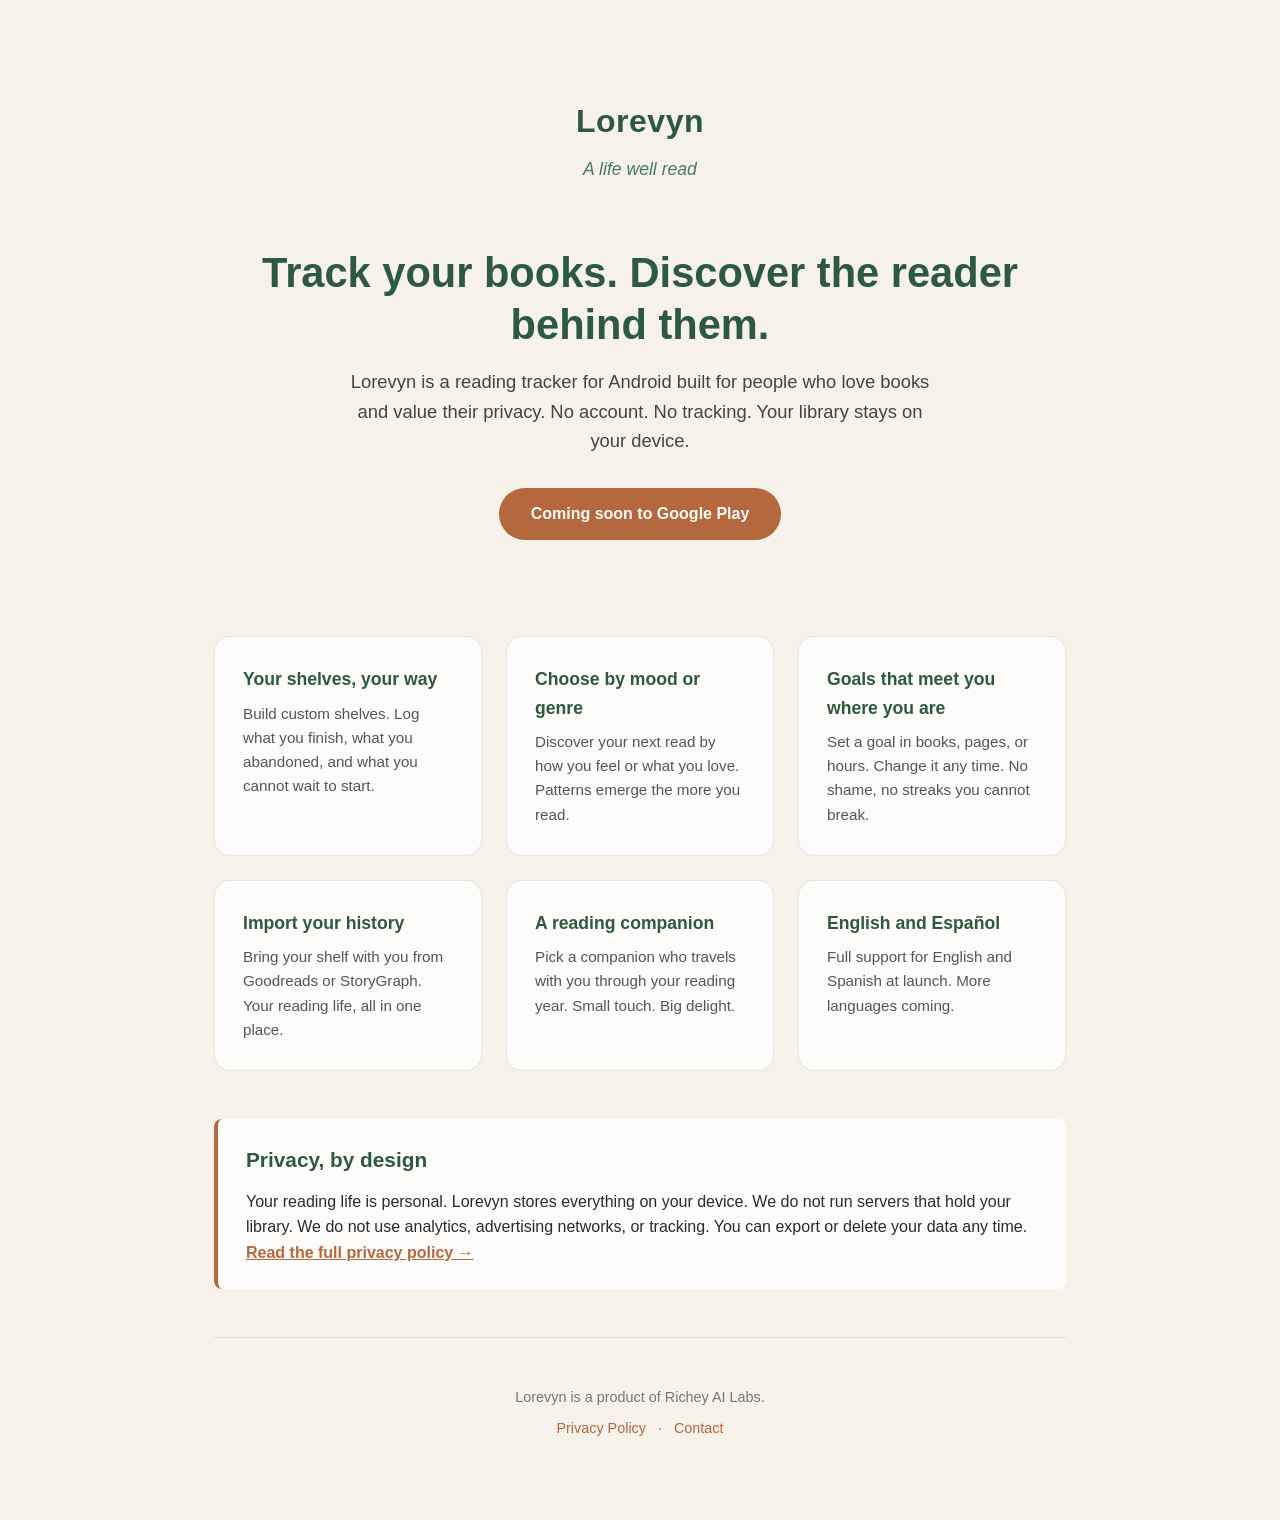
==== commit b56f60c0: "Add files via upload" ====
--- a/index.html
+++ b/index.html
@@ -1,139 +1,166 @@
 <!DOCTYPE html>
 <html lang="en">
 <head>
-  <meta charset="UTF-8">
-  <meta name="viewport" content="width=device-width, initial-scale=1.0">
-  <title>Lorevyn Privacy Policy</title>
-  <style>
-    * { box-sizing: border-box; margin: 0; padding: 0; }
-    body {
-      font-family: -apple-system, BlinkMacSystemFont, "Segoe UI", Roboto, sans-serif;
-      background: #F6F1E9;
-      color: #1E1E1E;
-      line-height: 1.7;
-      padding: 40px 20px;
-    }
-    .container {
-      max-width: 680px;
-      margin: 0 auto;
-      background: #FDFCFA;
-      border-radius: 16px;
-      padding: 48px 40px;
-      box-shadow: 0 2px 12px rgba(0,0,0,0.06);
-    }
-    .wordmark {
-      font-size: 24px;
-      font-weight: 700;
-      color: #2D5A3D;
-      margin-bottom: 4px;
-    }
-    .tagline {
-      font-size: 13px;
-      color: #4A7C59;
-      margin-bottom: 40px;
-    }
-    h1 {
-      font-size: 22px;
-      font-weight: 700;
-      color: #1E1E1E;
-      margin-bottom: 8px;
-    }
-    .effective {
-      font-size: 13px;
-      color: #1E1E1E;
-      opacity: 0.55;
-      margin-bottom: 36px;
-    }
-    h2 {
-      font-size: 15px;
-      font-weight: 700;
-      color: #2D5A3D;
-      margin-top: 32px;
-      margin-bottom: 10px;
-      text-transform: uppercase;
-      letter-spacing: 0.5px;
-    }
-    p {
-      font-size: 15px;
-      color: #1E1E1E;
-      margin-bottom: 16px;
-      opacity: 0.85;
-    }
-    .highlight {
-      background: #2D5A3D;
-      color: #fff;
-      border-radius: 10px;
-      padding: 20px 24px;
-      margin: 28px 0;
-    }
-    .highlight p {
-      color: #fff;
-      opacity: 0.95;
-      margin: 0;
-      font-size: 15px;
-      font-weight: 500;
-    }
-    a { color: #B5673E; text-decoration: none; }
-    a:hover { text-decoration: underline; }
-    .footer {
-      margin-top: 48px;
-      padding-top: 24px;
-      border-top: 1px solid rgba(0,0,0,0.08);
-      font-size: 13px;
-      color: #1E1E1E;
-      opacity: 0.45;
-    }
-  </style>
+<meta charset="UTF-8">
+<meta name="viewport" content="width=device-width, initial-scale=1.0">
+<title>Lorevyn — A life well read</title>
+<meta name="description" content="Lorevyn is a privacy-first reading tracker for Android. Track your books, set goals, and discover the reader behind them. No account. No tracking. Your data stays on your device.">
+<style>
+  * { box-sizing: border-box; margin: 0; padding: 0; }
+  body {
+    font-family: -apple-system, BlinkMacSystemFont, "Segoe UI", Roboto, "Helvetica Neue", sans-serif;
+    background: #F6F1E9;
+    color: #2A2A2A;
+    line-height: 1.6;
+  }
+  .wrap { max-width: 900px; margin: 0 auto; padding: 3rem 1.5rem; }
+  header { text-align: center; padding: 3rem 0 2rem; }
+  .logo {
+    font-size: 2rem;
+    font-weight: 700;
+    color: #2D5A3D;
+    letter-spacing: 0.5px;
+  }
+  .tagline {
+    color: #4A7C59;
+    font-style: italic;
+    margin-top: 0.5rem;
+    font-size: 1.1rem;
+  }
+  .hero {
+    text-align: center;
+    padding: 2rem 0 3rem;
+  }
+  .hero h1 {
+    font-size: clamp(1.8rem, 4vw, 2.6rem);
+    color: #2D5A3D;
+    font-weight: 600;
+    margin-bottom: 1rem;
+    line-height: 1.25;
+  }
+  .hero p {
+    font-size: 1.15rem;
+    color: #444;
+    max-width: 580px;
+    margin: 0 auto;
+  }
+  .pill {
+    display: inline-block;
+    background: #B5673E;
+    color: #FDFCFA;
+    padding: 0.85rem 2rem;
+    border-radius: 999px;
+    text-decoration: none;
+    font-weight: 600;
+    margin-top: 2rem;
+    transition: opacity 0.2s;
+  }
+  .pill:hover { opacity: 0.9; }
+  .features {
+    display: grid;
+    grid-template-columns: repeat(auto-fit, minmax(240px, 1fr));
+    gap: 1.5rem;
+    margin: 3rem 0;
+  }
+  .card {
+    background: #FDFCFA;
+    border-radius: 16px;
+    padding: 1.75rem;
+    border: 1px solid rgba(74, 124, 89, 0.15);
+  }
+  .card h3 {
+    color: #2D5A3D;
+    margin-bottom: 0.5rem;
+    font-size: 1.1rem;
+  }
+  .card p {
+    color: #555;
+    font-size: 0.95rem;
+  }
+  .privacy-block {
+    background: #FDFCFA;
+    border-left: 4px solid #B5673E;
+    padding: 1.5rem 1.75rem;
+    border-radius: 8px;
+    margin: 3rem 0;
+  }
+  .privacy-block h2 {
+    color: #2D5A3D;
+    margin-bottom: 0.75rem;
+    font-size: 1.3rem;
+  }
+  footer {
+    text-align: center;
+    padding: 3rem 0 2rem;
+    color: #777;
+    font-size: 0.9rem;
+    border-top: 1px solid rgba(74, 124, 89, 0.15);
+    margin-top: 3rem;
+  }
+  footer a {
+    color: #B5673E;
+    text-decoration: none;
+    margin: 0 0.5rem;
+  }
+  footer a:hover { text-decoration: underline; }
+</style>
 </head>
 <body>
-<div class="container">
 
-  <div class="wordmark">lorevyn</div>
-  <div class="tagline">A life well read.</div>
+<div class="wrap">
 
-  <h1>Privacy Policy</h1>
-  <div class="effective">Effective date: April 8, 2026</div>
+  <header>
+    <div class="logo">Lorevyn</div>
+    <div class="tagline">A life well read</div>
+  </header>
 
-  <div class="highlight">
-    <p>Lorevyn is built on a simple principle: your reading life belongs to you. All data you enter stays on your device. Nothing is sent to our servers. Nothing is shared with third parties. No ads. Ever.</p>
-  </div>
+  <section class="hero">
+    <h1>Track your books. Discover the reader behind them.</h1>
+    <p>Lorevyn is a reading tracker for Android built for people who love books and value their privacy. No account. No tracking. Your library stays on your device.</p>
+    <a class="pill" href="#coming-soon">Coming soon to Google Play</a>
+  </section>
 
-  <h2>Who We Are</h2>
-  <p>Lorevyn is developed and published by Richey AI Labs. If you have questions about this policy, you can reach us at <a href="mailto:privacy@lorevyn.app">privacy@lorevyn.app</a>.</p>
+  <section class="features">
+    <div class="card">
+      <h3>Your shelves, your way</h3>
+      <p>Build custom shelves. Log what you finish, what you abandoned, and what you cannot wait to start.</p>
+    </div>
+    <div class="card">
+      <h3>Choose by mood or genre</h3>
+      <p>Discover your next read by how you feel or what you love. Patterns emerge the more you read.</p>
+    </div>
+    <div class="card">
+      <h3>Goals that meet you where you are</h3>
+      <p>Set a goal in books, pages, or hours. Change it any time. No shame, no streaks you cannot break.</p>
+    </div>
+    <div class="card">
+      <h3>Import your history</h3>
+      <p>Bring your shelf with you from Goodreads or StoryGraph. Your reading life, all in one place.</p>
+    </div>
+    <div class="card">
+      <h3>A reading companion</h3>
+      <p>Pick a companion who travels with you through your reading year. Small touch. Big delight.</p>
+    </div>
+    <div class="card">
+      <h3>English and Español</h3>
+      <p>Full support for English and Spanish at launch. More languages coming.</p>
+    </div>
+  </section>
 
-  <h2>What Data We Collect</h2>
-  <p>Lorevyn does not collect personal data. The app does not require an account, does not connect to our servers, and does not transmit any information about you or your reading habits to us or any third party.</p>
-  <p>All data you enter into Lorevyn, including your book library, reading sessions, notes, ratings, and goals, is stored locally on your device using an encrypted on-device database. This data never leaves your device unless you choose to export it yourself using the app's export feature.</p>
+  <section class="privacy-block">
+    <h2>Privacy, by design</h2>
+    <p>Your reading life is personal. Lorevyn stores everything on your device. We do not run servers that hold your library. We do not use analytics, advertising networks, or tracking. You can export or delete your data any time. <a href="privacy.html" style="color:#B5673E; font-weight:600;">Read the full privacy policy →</a></p>
+  </section>
 
-  <h2>Camera Permission</h2>
-  <p>Lorevyn requests access to your device camera solely to scan ISBN barcodes when adding books to your library. The camera is used only when you actively tap the scan button. No photos or images are stored, transmitted, or processed outside of your device. The camera feed is used only for barcode detection and is discarded immediately after a scan is completed or cancelled.</p>
-
-  <h2>Data You Export</h2>
-  <p>Lorevyn allows you to export your library as a JSON or CSV file. This export is initiated entirely by you and is saved directly to your device or shared using your device's built-in share sheet. Richey AI Labs does not receive or have access to any exported files.</p>
-
-  <h2>Third-Party Services</h2>
-  <p>Lorevyn uses the following external services only for book discovery and metadata lookup. These services are contacted only when you search for or scan a book.</p>
-  <p>Google Books API, used to retrieve book metadata such as title, author, cover image, and page count. Google's privacy policy applies to these requests and can be found at <a href="https://policies.google.com/privacy" target="_blank">policies.google.com/privacy</a>.</p>
-  <p>OpenLibrary API, used as a supplementary source for book metadata. The Internet Archive's privacy policy applies and can be found at <a href="https://archive.org/about/terms.php" target="_blank">archive.org/about/terms.php</a>.</p>
-  <p>New York Times Books API, used to display current bestseller lists in the Discover tab. The New York Times privacy policy applies and can be found at <a href="https://help.nytimes.com/hc/en-us/articles/115014892108" target="_blank">nytimes.com privacy policy</a>.</p>
-  <p>Lorevyn does not use advertising networks, analytics services, crash reporting services, or any other third-party data collection tools.</p>
-
-  <h2>Google Play Billing</h2>
-  <p>Lorevyn offers an optional premium subscription processed entirely through Google Play. Richey AI Labs does not collect or store your payment information. All billing is handled by Google and is subject to Google Play's terms of service and privacy policy.</p>
-
-  <h2>Children's Privacy</h2>
-  <p>Lorevyn is not directed at children under the age of 13. We do not knowingly collect any information from children. Because Lorevyn collects no data at all, there is no data relating to any user, including minors.</p>
-
-  <h2>Changes to This Policy</h2>
-  <p>If we make material changes to this privacy policy, we will update the effective date at the top of this page. Because Lorevyn is a private, offline-first app and we have no way to contact users directly, we encourage you to review this page periodically.</p>
-
-  <h2>Contact</h2>
-  <p>Questions about this policy are welcome at <a href="mailto:privacy@lorevyn.app">privacy@lorevyn.app</a>.</p>
-
-  <div class="footer">
-    &copy; 2026 Richey AI Labs. Lorevyn. A life well read.
-  </div>
+  <footer>
+    <p>Lorevyn is a product of Richey AI Labs.</p>
+    <p style="margin-top:0.5rem;">
+      <a href="privacy.html">Privacy Policy</a> ·
+      <a href="mailto:richey32@gmail.com">Contact</a>
+    </p>
+  </footer>
 
 </div>
+
 </body>
 </html>
